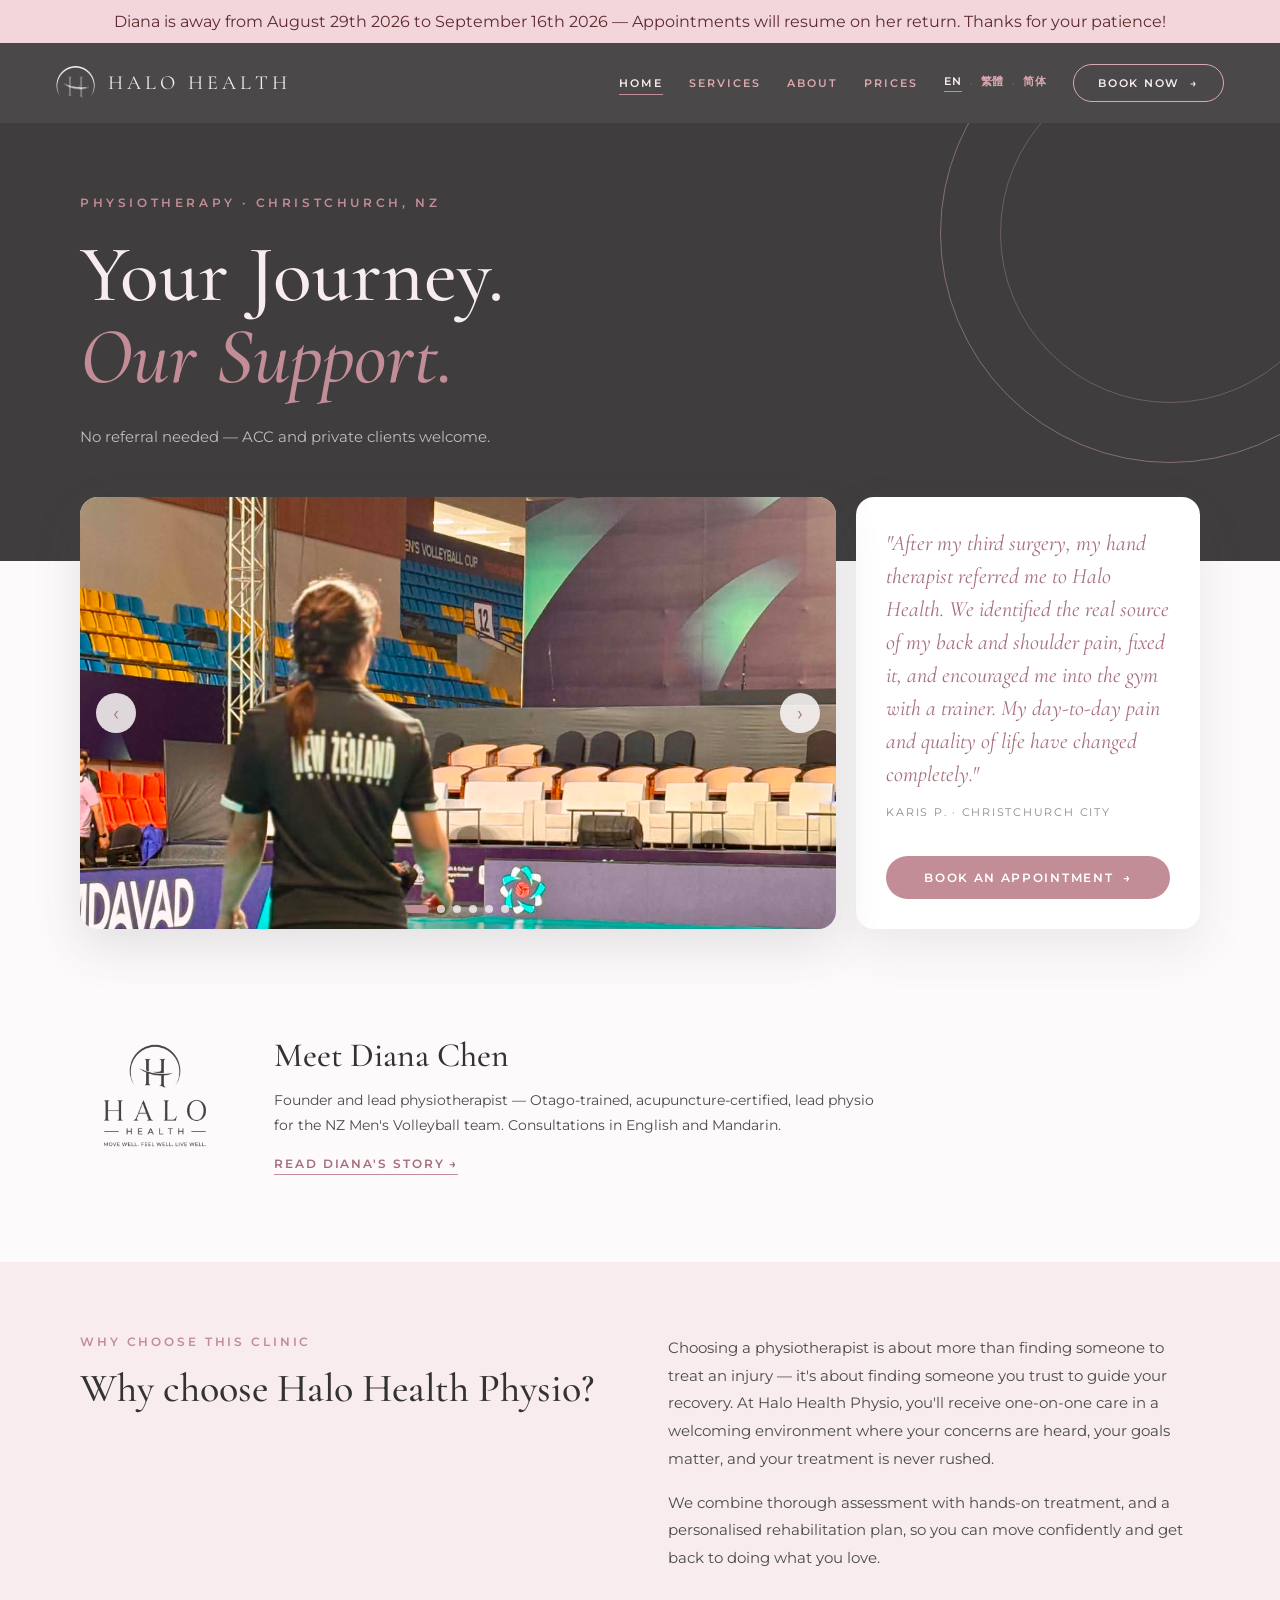
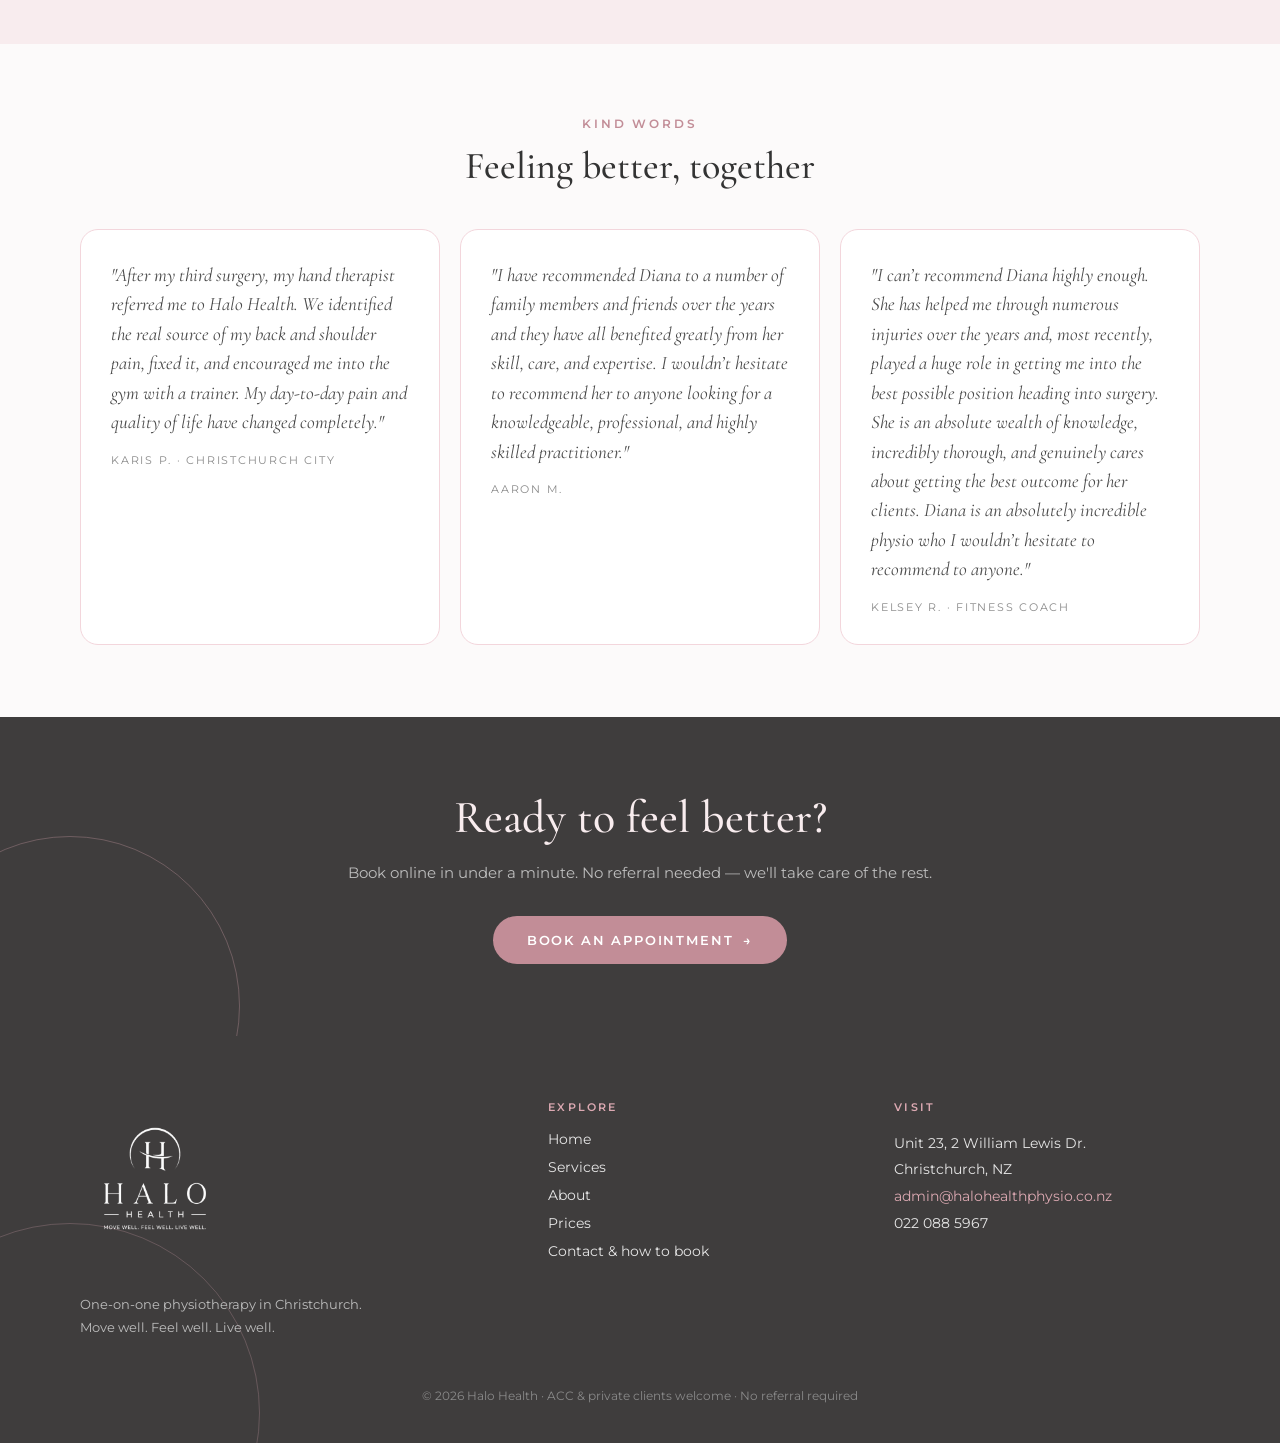
==== index.html @ c4a8ef35 "added images." ====
<!DOCTYPE html>
<html lang="en">
<head>
<meta charset="utf-8">
<meta name="viewport" content="width=device-width, initial-scale=1">
<title>Halo Health Physio · Christchurch, NZ</title>
<link rel="preconnect" href="https://fonts.googleapis.com">
<link rel="preconnect" href="https://fonts.gstatic.com" crossorigin>
<link href="https://fonts.googleapis.com/css2?family=Cormorant+Garamond:ital,wght@0,400;0,500;0,600;0,700;1,400&family=Montserrat:wght@300;400;500;600;700&family=Noto+Sans+TC:wght@400;700&family=Noto+Sans+SC:wght@400;700&family=Noto+Serif+TC:wght@500&family=Noto+Serif+SC:wght@500&display=swap" rel="stylesheet">
<link rel="stylesheet" href="styles.css">
</head>
<body>
  <div style="background:#F3D6DC; color:#5c2b2e; text-align:center; padding:12px; font-family:'Montserrat',sans-serif;">
  Diana is away from August 29th 2026 to September 16th 2026 — Appointments will resume on her return. Thanks for your patience!
</div>
<div style="min-height: 100vh; display: flex; flex-direction: column; background: #FCFAFA; font-family: var(--fb); color: #4A4A4A;">

  <header class="site-header" style="position: sticky; top: 0; z-index: 50; display: flex; align-items: center; justify-content: space-between; padding: 20px 56px; background: rgba(63,61,61,0.94); backdrop-filter: blur(12px); -webkit-backdrop-filter: blur(12px);">
    <div class="brand" data-action="go-home" style="cursor: pointer; display: flex; align-items: center; gap: 12px; flex-shrink: 0;">
      <img src="assets/logo-icon-v2.png" alt="" style="width: 40px; height: 40px; object-fit: contain; filter: brightness(1.5);">
      <span class="wordmark" style="font-family: var(--fd); font-size: 20px; letter-spacing: 0.2em; color: #F8ECEE; white-space: nowrap;">HALO HEALTH</span>
    </div>
    <nav class="site-nav" style="display: flex; align-items: center; gap: 26px;">
      <button class="nav-link" data-nav="home" data-action="go-home" data-i18n="navHome"></button>
      <button class="nav-link" data-nav="services" data-action="go-services" data-i18n="navServices"></button>
      <button class="nav-link" data-nav="about" data-action="go-about" data-i18n="navAbout"></button>
      <button class="nav-link" data-nav="prices" data-action="go-prices" data-i18n="navPrices"></button>
      <div style="display: flex; align-items: center; gap: 8px;" aria-label="Language">
        <button class="lang-btn" data-lang="en" data-action="set-lang">EN</button>
        <span style="color: rgba(220,169,178,0.5); font-size: 11px;">·</span>
        <button class="lang-btn" data-lang="zh-Hant" data-action="set-lang">繁體</button>
        <span style="color: rgba(220,169,178,0.5); font-size: 11px;">·</span>
        <button class="lang-btn" data-lang="zh-Hans" data-action="set-lang">简体</button>
      </div>
      <button class="book-btn book-outline-dark nav-cta" data-action="go-booking" style="border-radius: 999px; padding: 11px 24px; font-size: 11px; font-weight: 600; letter-spacing: 0.16em; text-transform: uppercase;"><span data-i18n="navBook"></span><span class="bb-arrow">→</span></button>
      <button class="nav-toggle" id="menu-toggle" aria-label="Menu" aria-expanded="false" aria-controls="halo-menu" data-action="toggle-menu">
        <span id="burger-top"></span>
        <span id="burger-mid"></span>
        <span id="burger-bot"></span>
      </button>
    </nav>
    <div id="halo-menu" class="mobile-menu">
      <button class="m-link" data-nav="home" data-action="go-home" data-i18n="navHome"></button>
      <button class="m-link" data-nav="services" data-action="go-services" data-i18n="navServices"></button>
      <button class="m-link" data-nav="about" data-action="go-about" data-i18n="navAbout"></button>
      <button class="m-link" data-nav="prices" data-action="go-prices" data-i18n="navPrices"></button>
      <button class="book-btn book-fill m-cta" data-action="go-booking"><span data-i18n="navBook"></span><span class="bb-arrow">→</span></button>
    </div>
  </header><div style="flex: 1;">

    <!-- HOME -->
    <div data-page="home" data-screen-label="Home">
      <section class="hero-section" style="background: #3F3D3D; padding: 0 56px 110px; position: relative; overflow: hidden;">
        <div style="position: absolute; right: -120px; top: -120px; width: 460px; height: 460px; border-radius: 50%; border: 1px solid rgba(220,169,178,0.45);"></div>
        <div style="position: absolute; right: -60px; top: -60px; width: 340px; height: 340px; border-radius: 50%; border: 1px solid rgba(220,169,178,0.3);"></div>
        <div style="position: relative; max-width: 1120px; margin: 0 auto; padding-top: 72px;">
          <div class="eyebrow" style="font-size: 12px; font-weight: 600; letter-spacing: 0.3em; text-transform: uppercase; color: #C28D97; margin-bottom: 24px;" data-i18n="heroEyebrow"></div>
          <h1 class="hero-title" style="font-family: var(--fd); font-weight: 500; font-size: 80px; line-height: 1.02; color: #F8ECEE; margin: 0;"><span data-i18n="heroTitle1"></span><span style="color: #F8ECEE;">.</span><br><span style="font-style: italic; color: #C28D97;" data-i18n="heroTitle2"></span></h1>
          <p style="font-size: 15px; line-height: 1.85; color: #BDBDBD; max-width: 460px; margin: 26px 0 0;" id="hero-lines"></p>
        </div>
      </section>

      <section class="cards-section" style="padding: 0 56px 64px; margin-top: -64px; position: relative;">
        <div class="cards-row" style="max-width: 1120px; margin: 0 auto; display: grid; grid-template-columns: 2.2fr 1fr; gap: 20px; align-items: stretch;">
          <div class="slideshow" style="position: relative; border-radius: 18px; overflow: hidden; box-shadow: 0 18px 48px rgba(74,74,74,0.14); min-height: 432px; background: #E6E6E6;">
            <div class="slide" role="img" id="slide-0" style="position: absolute; inset: 0; width: 100%; height: 100%; background-image: url('assets/hero-volleyball-v2.jpg'); background-size: cover; background-position: center; transition: opacity 1.1s ease, transform 5.2s ease-out;"></div>
            <div class="slide" role="img" id="slide-1" style="position: absolute; inset: 0; width: 100%; height: 100%; background-image: url('assets/about-stretch-v2.jpg'); background-size: cover; background-position: center; transition: opacity 1.1s ease, transform 5.2s ease-out;"></div>
            <div class="slide" role="img" id="slide-2" style="position: absolute; inset: 0; width: 100%; height: 100%; background-image: url('assets/diana_treatment02.jpg'); background-size: cover; background-position: center; transition: opacity 1.1s ease, transform 5.2s ease-out;"></div>
            <div class="slide" role="img" id="slide-3" style="position: absolute; inset: 0; width: 100%; height: 100%; background-image: url('assets/diana_dumbbell.jpg'); background-size: cover; background-position: center; transition: opacity 1.1s ease, transform 5.2s ease-out;"></div>
            <div class="slide" role="img" id="slide-4" style="position: absolute; inset: 0; width: 100%; height: 100%; background-image: url('assets/diana_client.jpg'); background-size: cover; background-position: center; transition: opacity 1.1s ease, transform 5.2s ease-out;"></div>
            <div class="slide" role="img" id="slide-5" style="position: absolute; inset: 0; width: 100%; height: 100%; background-image: url('assets/diana_needle.jpg'); background-size: cover; background-position: center; transition: opacity 1.1s ease, transform 5.2s ease-out;"></div>
            <button class="slide-arrow" aria-label="Previous photo" data-action="prev-slide" style="left: 16px;">‹</button>
            <button class="slide-arrow" aria-label="Next photo" data-action="next-slide" style="right: 16px;">›</button>
            <div id="slide-dots" style="position: absolute; bottom: 16px; left: 0; right: 0; display: flex; justify-content: center; gap: 8px; z-index: 3;"></div>
          </div>
          <div style="background: #fff; border-radius: 18px; padding: 30px; display: flex; flex-direction: column; justify-content: space-between; gap: 20px; box-shadow: 0 18px 48px rgba(74,74,74,0.10);">
            <div class="review-stack" style="position: relative; flex: 1; min-height: 234px;">
              <div id="review-0" style="position: absolute; inset: 0; transition: opacity 1.1s ease;">
                <div class="review-quote" style="font-family: var(--fd); font-style: italic; font-size: 22px; color: #A66E7B; line-height: 1.5;">"<span data-i18n="tQuote1"></span>"</div>
                <div style="font-size: 11px; letter-spacing: 0.16em; text-transform: uppercase; color: #8A8A8A; margin-top: 14px;">Karis P. · <span data-i18n="tDetail1"></span></div>
              </div>
              <div id="review-1" style="position: absolute; inset: 0; transition: opacity 1.1s ease;">
                <div class="review-quote" style="font-family: var(--fd); font-style: italic; font-size: 22px; color: #A66E7B; line-height: 1.5;">"<span data-i18n="tQuote4"></span>"</div>
                <div style="font-size: 11px; letter-spacing: 0.16em; text-transform: uppercase; color: #8A8A8A; margin-top: 14px;">Aaron M.</div>
              </div>
            </div>
            <button class="book-btn book-fill" data-action="go-booking" style="border-radius: 999px; padding: 14px 24px; font-size: 12px; font-weight: 600; letter-spacing: 0.14em; text-transform: uppercase; justify-content: center;"><span data-i18n="bookAppointment"></span><span class="bb-arrow">→</span></button>
          </div>
        </div>
      </section>

      <section style="padding: 24px 56px 72px;">
        <div class="diana-strip" style="max-width: 1120px; margin: 0 auto; display: grid; grid-template-columns: auto 1fr; gap: 44px; align-items: center;">
          <img class="brand-block" src="assets/logo-full-v2.png" alt="Halo Health" style="width: 150px; height: 173px; object-fit: contain;">
          <div>
            <h2 style="font-family: var(--fd); font-weight: 500; font-size: 34px; color: #333; margin: 0 0 12px;" data-i18n="aboutEyebrow"></h2>
            <p style="font-size: 14px; line-height: 1.8; color: #4A4A4A; max-width: 620px; margin: 0 0 14px;" data-i18n="aboutSummary"></p>
            <span data-action="go-about" style="cursor: pointer; font-size: 12px; font-weight: 600; letter-spacing: 0.16em; text-transform: uppercase; color: #A66E7B; border-bottom: 1.5px solid #C28D97; padding-bottom: 3px;" data-i18n="readStory"></span>
          </div>
        </div>
      </section>

      <section style="background: #F8ECEE; padding: 72px 56px;">
        <div class="why-grid" style="max-width: 1120px; margin: 0 auto; display: grid; grid-template-columns: 1fr 1fr; gap: 56px; align-items: start;">
          <div>
            <div class="eyebrow" style="font-size: 12px; font-weight: 600; letter-spacing: 0.24em; text-transform: uppercase; color: #C28D97; margin-bottom: 16px;" data-i18n="whyEyebrow"></div>
            <h2 style="font-family: var(--fd); font-weight: 500; font-size: 40px; line-height: 1.15; color: #333; margin: 0;" data-i18n="whyTitle"></h2>
          </div>
          <div>
            <p style="font-size: 15px; line-height: 1.85; margin: 0 0 16px;" data-i18n="whyP1"></p>
            <p style="font-size: 15px; line-height: 1.85; margin: 0;" data-i18n="whyP2"></p>
          </div>
        </div>
      </section>

      <section style="padding: 72px 56px;">
        <div style="max-width: 1120px; margin: 0 auto;">
          <div style="text-align: center; margin-bottom: 40px;">
            <div class="eyebrow" style="font-size: 12px; font-weight: 600; letter-spacing: 0.24em; text-transform: uppercase; color: #C28D97; margin-bottom: 12px;" data-i18n="kindWordsEyebrow"></div>
            <h2 style="font-family: var(--fd); font-weight: 500; font-size: 38px; color: #333; margin: 0;" data-i18n="kindWordsTitle"></h2>
          </div>
          <div class="quotes-grid" style="display: grid; grid-template-columns: repeat(auto-fit, minmax(230px, 1fr)); gap: 20px;">
            <div style="background: #fff; border: 1px solid #F3D6DC; border-radius: 18px; padding: 30px;"><div style="font-family: var(--fd); font-style: italic; font-size: 19px; line-height: 1.55; color: #4A4A4A;">"<span data-i18n="tQuote1"></span>"</div><div style="font-size: 11px; letter-spacing: 0.16em; text-transform: uppercase; color: #8A8A8A; margin-top: 16px;">Karis P. · <span data-i18n="tDetail1"></span></div></div>
            <div style="background: #fff; border: 1px solid #F3D6DC; border-radius: 18px; padding: 30px;"><div style="font-family: var(--fd); font-style: italic; font-size: 19px; line-height: 1.55; color: #4A4A4A;">"<span data-i18n="tQuote4"></span>"</div><div style="font-size: 11px; letter-spacing: 0.16em; text-transform: uppercase; color: #8A8A8A; margin-top: 16px;">Aaron M.</div></div>
            <div style="background: #fff; border: 1px solid #F3D6DC; border-radius: 18px; padding: 30px;"><div style="font-family: var(--fd); font-style: italic; font-size: 19px; line-height: 1.55; color: #4A4A4A;">"<span data-i18n="tQuote5"></span>"</div><div style="font-size: 11px; letter-spacing: 0.16em; text-transform: uppercase; color: #8A8A8A; margin-top: 16px;">Kelsey R. · Fitness Coach</div></div>
          </div>
        </div>
      </section>

      <section style="background: #3F3D3D; padding: 72px 56px; text-align: center; position: relative; overflow: hidden;">
        <div style="position: absolute; left: -100px; bottom: -140px; width: 340px; height: 340px; border-radius: 50%; border: 1px solid rgba(220,169,178,0.3);"></div>
        <div style="max-width: 680px; margin: 0 auto; position: relative;">
          <h2 style="font-family: var(--fd); font-weight: 500; font-size: 46px; color: #F8ECEE; margin: 0 0 14px;" data-i18n="ctaTitle"></h2>
          <p style="color: #BDBDBD; font-size: 15px; line-height: 1.8; margin: 0 0 30px;" data-i18n="ctaBody"></p>
          <button class="book-btn book-fill" data-action="go-booking" style="border-radius: 999px; padding: 16px 34px; font-size: 13px; font-weight: 600; letter-spacing: 0.14em; text-transform: uppercase;"><span data-i18n="bookAppointment"></span><span class="bb-arrow">→</span></button>
        </div>
      </section>
    </div>

    <!-- SERVICES -->
    <div data-page="services" data-screen-label="Services" style="display: none;">
      <section style="background: #3F3D3D; padding: 64px 56px 72px; position: relative; overflow: hidden;">
        <div style="position: absolute; right: -100px; top: -140px; width: 380px; height: 380px; border-radius: 50%; border: 1px solid rgba(220,169,178,0.4);"></div>
        <div style="max-width: 1120px; margin: 0 auto; position: relative;">
          <div class="eyebrow" style="font-size: 12px; font-weight: 600; letter-spacing: 0.3em; text-transform: uppercase; color: #C28D97; margin-bottom: 18px;" data-i18n="servicesEyebrow"></div>
          <h1 style="font-family: var(--fd); font-weight: 500; font-size: 60px; color: #F8ECEE; margin: 0;" data-i18n="servicesTitle"></h1>
        </div>
      </section>
      <section style="padding: 64px 56px;">
        <div id="services-list" style="max-width: 1000px; margin: 0 auto; display: flex; flex-direction: column; gap: 22px;"></div>
      </section>
      <section style="padding: 24px 56px 80px;">
        <div style="max-width: 760px; margin: 0 auto;">
          <div style="text-align: center; margin-bottom: 36px;">
            <div class="eyebrow" style="font-size: 12px; font-weight: 600; letter-spacing: 0.24em; text-transform: uppercase; color: #C28D97; margin-bottom: 12px;" data-i18n="faqEyebrow"></div>
            <h2 style="font-family: var(--fd); font-weight: 500; font-size: 38px; color: #333; margin: 0;" data-i18n="faqTitle"></h2>
          </div>
          <div id="faq-list" style="display: flex; flex-direction: column;"></div>
        </div>
      </section>
    </div>

    <!-- ABOUT -->
    <div data-page="about" data-screen-label="About" style="display: none;">
      <section style="background: #3F3D3D; padding: 64px 56px 72px; position: relative; overflow: hidden;">
        <div style="position: absolute; right: -100px; top: -140px; width: 380px; height: 380px; border-radius: 50%; border: 1px solid rgba(220,169,178,0.4);"></div>
        <div style="max-width: 1120px; margin: 0 auto; position: relative;">
          <h1 style="font-family: var(--fd); font-weight: 500; font-size: 60px; color: #F8ECEE; margin: 0;" data-i18n="aboutEyebrow"></h1>
        </div>
      </section>
      <section style="padding: 64px 56px 24px;">
        <div class="about-grid" style="max-width: 1120px; margin: 0 auto; display: grid; grid-template-columns: 1.1fr 0.9fr; gap: 56px; align-items: start;">
          <div>
            <p style="font-size: 15px; line-height: 1.85; margin: 0 0 18px;" data-i18n="aboutP1"></p>
            <p style="font-size: 15px; line-height: 1.85; margin: 0 0 18px;" data-i18n="aboutP2"></p>
            <p style="font-size: 15px; line-height: 1.85; margin: 0 0 18px;" data-i18n="aboutP3"></p>
            <p style="font-size: 15px; line-height: 1.85; margin: 0 0 26px;" data-i18n="aboutP4"></p>
            <button class="book-btn book-fill" data-action="go-booking" style="border-radius: 999px; padding: 14px 28px; font-size: 12px; font-weight: 600; letter-spacing: 0.14em; text-transform: uppercase;"><span data-i18n="bookWithDiana"></span><span class="bb-arrow">→</span></button>
          </div>
          <div style="position: relative; padding-top: 12px;">
            <div style="position: absolute; top: -14px; right: -14px; width: 150px; height: 150px; border-radius: 50%; border: 1.5px solid #DCA9B2;"></div>
              <img src="assets/diana_sign.jpg" alt="Diana Chen, physiotherapist" id="about-photo-alt" style="position: relative; width: 100%; height: 440px; object-fit: cover; object-position: 80% center; display: block; border-radius: 18px; box-shadow: 0 18px 48px rgba(74,74,74,0.12);">            
              <div style="margin-top: 22px; background: #F8ECEE; border-radius: 18px; padding: 24px;">
              <div class="eyebrow" style="font-size: 11px; font-weight: 600; letter-spacing: 0.22em; text-transform: uppercase; color: #A66E7B; margin-bottom: 8px;" data-i18n="locationLabel"></div>
              <p style="font-size: 14px; line-height: 1.7; margin: 0 0 8px;">Unit 23, 2 William Lewis Dr.<br>Christchurch, NZ</p>
              <a href="https://www.google.com/maps/search/?api=1&query=Unit+23,+2+William+Lewis+Dr.,+Christchurch,+NZ" target="_blank" rel="noopener" style="font-size: 12px; font-weight: 600; letter-spacing: 0.12em; text-transform: uppercase;" data-i18n="getDirections"></a>
            </div>
            <iframe src="https://www.google.com/maps/embed?pb=!1m18!1m12!1m3!1d932.1246377898851!2d172.546845337053!3d-43.53790311831977!2m3!1f0!2f0!3f0!3m2!1i1024!2i768!4f13.1!3m3!1m2!1s0x6d31f544b6104d27%3A0x392137e473a31a28!2s23%2F2%20William%20Lewis%20Drive!5e0!3m2!1sen!2snz!4v1787451301387!5m2!1sen!2snz" title="Halo Health Physio location map" style="width: 100%; height: 260px; border: 0; border-radius: 18px; margin-top: 16px; display: block;" loading="lazy" referrerpolicy="no-referrer-when-downgrade"></iframe>
          </div>
        </div>
      </section>
      <section style="padding: 56px 56px 80px;">
        <div style="max-width: 1000px; margin: 0 auto;">
          <div style="text-align: center; margin-bottom: 36px;">
            <div class="eyebrow" style="font-size: 12px; font-weight: 600; letter-spacing: 0.24em; text-transform: uppercase; color: #C28D97; margin-bottom: 12px;" data-i18n="credsEyebrow"></div>
            <h2 style="font-family: var(--fd); font-weight: 500; font-size: 36px; color: #333; margin: 0;" data-i18n="credsTitle"></h2>
          </div>
          <div id="credentials-list" style="display: flex; flex-wrap: wrap; gap: 12px; justify-content: center;"></div>
        </div>
      </section>
    </div>

    <!-- PRICES -->
    <div data-page="prices" data-screen-label="Prices" style="display: none;">
      <section style="background: #3F3D3D; padding: 64px 56px 72px; position: relative; overflow: hidden;">
        <div style="position: absolute; right: -100px; top: -140px; width: 380px; height: 380px; border-radius: 50%; border: 1px solid rgba(220,169,178,0.4);"></div>
        <div style="max-width: 1120px; margin: 0 auto; position: relative;">
          <div class="eyebrow" style="font-size: 12px; font-weight: 600; letter-spacing: 0.3em; text-transform: uppercase; color: #C28D97; margin-bottom: 18px;" data-i18n="pricesEyebrow"></div>
          <h1 style="font-family: var(--fd); font-weight: 500; font-size: 60px; color: #F8ECEE; margin: 0 0 16px;" data-i18n="pricesTitle"></h1>
          <p style="font-size: 14px; color: #BDBDBD; line-height: 1.8; max-width: 620px; margin: 0;" data-i18n="pricesNote"></p>
        </div>
      </section>
      <section style="padding: 64px 56px 80px;">
        <div style="max-width: 820px; margin: 0 auto;">
          <div class="price-heads" style="display: flex; justify-content: flex-end; gap: 32px; padding: 0 30px 12px;">
            <span style="width: 80px; text-align: center; font-size: 11px; font-weight: 600; letter-spacing: 0.16em; text-transform: uppercase; color: #8A8A8A;" data-i18n="accLabel"></span>
            <span style="width: 80px; text-align: center; font-size: 11px; font-weight: 600; letter-spacing: 0.16em; text-transform: uppercase; color: #8A8A8A;" data-i18n="privateLabel"></span>
          </div>
          <div id="prices-list" style="display: flex; flex-direction: column; gap: 16px;"></div>
          <div style="margin-top: 40px; text-align: center;">
            <button class="book-btn book-fill" data-action="go-booking" style="border-radius: 999px; padding: 16px 34px; font-size: 13px; font-weight: 600; letter-spacing: 0.14em; text-transform: uppercase;"><span data-i18n="bookAppointment"></span><span class="bb-arrow">→</span></button>
          </div>
        </div>
      </section>
    </div>

    <!-- BOOKING -->
    <div data-page="booking" data-screen-label="Booking" style="display: none;">
      <section style="background: #3F3D3D; padding: 64px 56px 80px; text-align: center; position: relative; overflow: hidden;">
        <div style="position: absolute; right: -100px; top: -140px; width: 380px; height: 380px; border-radius: 50%; border: 1px solid rgba(220,169,178,0.4);"></div>
        <div style="max-width: 720px; margin: 0 auto; position: relative;">
          <div class="eyebrow" style="font-size: 12px; font-weight: 600; letter-spacing: 0.3em; text-transform: uppercase; color: #C28D97; margin-bottom: 18px;" data-i18n="bookingEyebrow"></div>
          <h1 style="font-family: var(--fd); font-weight: 500; font-size: 56px; color: #F8ECEE; margin: 0 0 14px;" data-i18n="bookingTitle"></h1>
          <p style="font-size: 15px; color: #BDBDBD; margin: 0 0 32px;" data-i18n="bookingSub"></p>
          <a class="book-btn book-fill" href="https://halo-health-limited.au5.cliniko.com/bookings" target="_blank" rel="noopener" style="border-radius: 999px; padding: 17px 36px; font-size: 13px; font-weight: 600; letter-spacing: 0.14em; text-transform: uppercase; color: #fff;" data-i18n="bookOnline"></a>
        </div>
      </section>
      <section style="padding: 72px 56px; text-align: center;">
        <div style="max-width: 640px; margin: 0 auto;">
          <div class="eyebrow" style="font-size: 12px; font-weight: 600; letter-spacing: 0.24em; text-transform: uppercase; color: #C28D97; margin-bottom: 12px;" data-i18n="stepsEyebrow"></div>
          <h2 style="font-family: var(--fd); font-weight: 500; font-size: 38px; color: #333; margin: 0 0 18px;" data-i18n="stepsTitle"></h2>
          <p style="font-size: 15px; line-height: 2; color: #4A4A4A; margin: 0;"><span data-i18n="step1"></span><br><span data-i18n="step2"></span><br><span data-i18n="step3"></span></p>
        </div>
      </section>
      <section style="background: #F8ECEE; padding: 64px 56px; text-align: center;">
        <div style="max-width: 560px; margin: 0 auto;">
          <div class="eyebrow" style="font-size: 12px; font-weight: 600; letter-spacing: 0.24em; text-transform: uppercase; color: #A66E7B; margin-bottom: 12px;" data-i18n="contactEyebrow"></div>
          <h2 style="font-family: var(--fd); font-weight: 500; font-size: 34px; color: #333; margin: 0 0 16px;" data-i18n="contactTitle"></h2>
          <p style="font-size: 14px; line-height: 2; margin: 0 0 20px;">Unit 23, 2 William Lewis Dr., Christchurch, NZ<br><a href="mailto:admin@halohealthphysio.co.nz">admin@halohealthphysio.co.nz</a><br>022 088 5967</p>
          <span style="display: inline-block; border: 1.5px solid #C28D97; color: #A66E7B; border-radius: 999px; padding: 9px 22px; font-size: 12px; font-weight: 600; letter-spacing: 0.08em;" data-i18n="contactBadge"></span>
        </div>
      </section>
    </div>
  </div>

  <footer style="background: #3F3D3D; color: #E6E6E6; padding: 64px 56px 40px; position: relative; overflow: hidden;">
    <div style="position: absolute; left: -120px; bottom: -160px; width: 380px; height: 380px; border-radius: 50%; border: 1px solid rgba(220,169,178,0.25);"></div>
    <div style="max-width: 1120px; margin: 0 auto; position: relative;">
      <div class="footer-grid" style="display: grid; grid-template-columns: 1.4fr 1fr 1fr; gap: 40px; align-items: start;">
        <div>
          <img src="assets/logo-full-v2.png" alt="Halo Health" style="width: 150px; height: 173px; object-fit: contain; filter: brightness(1.6);">
          <p style="margin: 16px 0 0; font-size: 13px; line-height: 1.8; color: #BDBDBD; max-width: 300px;" data-i18n="footTagline"></p>
        </div>
        <div>
          <div style="font-size: 11px; font-weight: 600; letter-spacing: 0.2em; text-transform: uppercase; color: #DCA9B2; margin-bottom: 16px;" data-i18n="footExplore"></div>
          <div class="foot-link" data-action="go-home" data-i18n="navHome"></div>
          <div class="foot-link" data-action="go-services" data-i18n="navServices"></div>
          <div class="foot-link" data-action="go-about" data-i18n="navAbout"></div>
          <div class="foot-link" data-action="go-prices" data-i18n="navPrices"></div>
          <div class="foot-link" data-action="go-contact" data-i18n="footContact"></div>
        </div>
        <div>
          <div style="font-size: 11px; font-weight: 600; letter-spacing: 0.2em; text-transform: uppercase; color: #DCA9B2; margin-bottom: 16px;" data-i18n="footVisit"></div>
          <div style="font-size: 14px; line-height: 1.9;">Unit 23, 2 William Lewis Dr.<br>Christchurch, NZ<br><a href="mailto:admin@halohealthphysio.co.nz" style="color: #DCA9B2;">admin@halohealthphysio.co.nz</a><br>022 088 5967</div>
        </div>
      </div>
      <div style="margin-top: 48px; font-size: 12px; color: #8A8A8A; text-align: center;" data-i18n="footCopyright"></div>
    </div>
  </footer>
</div>

<script src="script.js"></script>
</body>
</html>
---- styles.css ----
/* Halo Health Physio — global stylesheet
   Extracted from the Claude Design prototype (Halo Health Website.dc.html)
   so styles load as a normal cached file instead of being inlined per-page. */

:root {
  --fd: 'Cormorant Garamond', 'Times New Roman', serif;
  --fb: 'Montserrat', -apple-system, 'Segoe UI', sans-serif;
}
html[lang="zh-Hant"] { --fd: 'Cormorant Garamond', 'Noto Serif TC', 'PingFang TC', 'Microsoft JhengHei', serif; --fb: 'Montserrat', 'Noto Sans TC', 'PingFang TC', 'Microsoft JhengHei', sans-serif; }
html[lang="zh-Hans"] { --fd: 'Cormorant Garamond', 'Noto Serif SC', 'PingFang SC', 'Microsoft YaHei', serif; --fb: 'Montserrat', 'Noto Sans SC', 'PingFang SC', 'Microsoft YaHei', sans-serif; }
html[lang="zh-Hant"] .eyebrow, html[lang="zh-Hans"] .eyebrow { letter-spacing: 0.14em !important; }

* { box-sizing: border-box; }
body { margin: 0; background: #FCFAFA; -webkit-font-smoothing: antialiased; }
a { color: #A66E7B; text-decoration: none; transition: color 0.2s; }
a:hover { color: #C28D97; }
button { font-family: var(--fb); }
:focus-visible { outline: 2px solid #C28D97; outline-offset: 2px; }
::selection { background: #F3D6DC; }

.book-btn {
  display: inline-flex; align-items: center; gap: 10px; cursor: pointer; border: none;
  transition: transform 0.28s cubic-bezier(0.16,1,0.3,1), box-shadow 0.28s, background 0.28s, color 0.28s, border-color 0.28s;
}
.book-btn:hover { transform: translateY(-3px); box-shadow: 0 14px 32px rgba(194,141,151,0.4); }
.book-btn:active { transform: translateY(-1px); box-shadow: 0 6px 16px rgba(194,141,151,0.35); }
.bb-arrow { display: inline-block; transition: transform 0.28s cubic-bezier(0.16,1,0.3,1); }
.book-btn:hover .bb-arrow { transform: translateX(6px); }
.book-fill { background: #C28D97; color: #fff; }
.book-fill:hover { background: #A66E7B; }
.book-outline-dark { background: transparent; color: #F8ECEE; border: 1px solid #DCA9B2; }
.book-outline-dark:hover { background: #C28D97; border-color: #C28D97; color: #fff; }
.book-charcoal { background: #4A4A4A; color: #fff; }
.book-charcoal:hover { background: #333; box-shadow: 0 14px 32px rgba(74,74,74,0.3); }

.nav-link { background: none; border: none; cursor: pointer; font-size: 11px; font-weight: 600; letter-spacing: 0.18em; text-transform: uppercase; color: #DCA9B2; padding: 4px 0; border-bottom: 1.5px solid transparent; transition: color 0.2s, border-color 0.2s; white-space: nowrap; }
.nav-link:hover { color: #F8ECEE; }
.nav-link[data-active="true"] { color: #F8ECEE; border-bottom-color: #C28D97; }
.nav-toggle { display: none; flex-direction: column; align-items: center; justify-content: center; gap: 4px;
  width: 44px; height: 44px; padding: 0; background: none; border: none; cursor: pointer; flex-shrink: 0; }
.nav-toggle span { display: block; width: 21px; height: 2px; border-radius: 2px; background: #F8ECEE;
  transition: transform 0.28s cubic-bezier(0.16,1,0.3,1), opacity 0.18s ease; }
.mobile-menu { display: none; position: absolute; top: 100%; left: 0; right: 0; background: #3F3D3D;
  border-top: 1px solid rgba(220,169,178,0.22); box-shadow: 0 20px 44px rgba(0,0,0,0.34);
  padding: 6px 20px 20px; transition: opacity 0.24s ease, transform 0.24s cubic-bezier(0.16,1,0.3,1); }
.m-link { display: block; width: 100%; text-align: left; background: none; border: none; cursor: pointer;
  font-size: 13px; font-weight: 600; letter-spacing: 0.16em; text-transform: uppercase; color: #DCA9B2;
  padding: 16px 2px; border-bottom: 1px solid rgba(220,169,178,0.16); transition: color 0.2s; }
.m-link:hover, .m-link[data-active="true"] { color: #F8ECEE; }
.m-cta { width: 100%; justify-content: center; border-radius: 999px; margin-top: 18px;
  padding: 15px 24px; font-size: 12px; font-weight: 600; letter-spacing: 0.14em; text-transform: uppercase; }

.slide-arrow { position: absolute; top: 50%; transform: translateY(-50%); width: 40px; height: 40px; border-radius: 50%; border: none; background: rgba(252,250,250,0.85); color: #A66E7B; font-size: 20px; cursor: pointer; display: flex; align-items: center; justify-content: center; transition: background 0.2s, transform 0.2s; z-index: 3; }
.slide-arrow:hover { background: #fff; transform: translateY(-50%) scale(1.08); }

.foot-link { font-size: 14px; color: #E6E6E6; margin-bottom: 10px; cursor: pointer; transition: color 0.2s; }
.foot-link:hover { color: #DCA9B2; }
.brand-block { filter: brightness(0); opacity: 0.75; }

@media (max-width: 1000px) {
  section { padding-left: 32px !important; padding-right: 32px !important; }
  footer { padding-left: 32px !important; padding-right: 32px !important; }
  .cards-row { grid-template-columns: 1fr !important; }
  .why-grid, .about-grid { grid-template-columns: 1fr !important; gap: 34px !important; }
  .quotes-grid { grid-template-columns: repeat(2, 1fr) !important; gap: 16px !important; }
  .footer-grid { grid-template-columns: 1fr 1fr !important; gap: 32px !important; }
  .slideshow { min-height: 360px !important; }
  #about-photo-alt { height: 380px !important; }
}
@media (max-width: 960px) {
  .site-header { flex-wrap: wrap !important; gap: 4px !important; padding: 12px 24px !important; }
  .site-nav { flex-wrap: wrap !important; justify-content: center !important; gap: 0 18px !important; width: 100%; }
  .nav-link { padding: 10px 4px !important; }
  .site-nav [aria-label="Language"] button { padding: 10px 5px 8px !important; }
}
@media (max-width: 760px) {
  body { overflow-x: hidden; }
  section { padding: 56px 20px !important; }
  .hero-section { padding: 0 20px 90px !important; }
  .cards-section { padding: 0 20px 48px !important; }
  footer { padding: 48px 20px 32px !important; }
  h1 { font-size: clamp(36px, 9.5vw, 52px) !important; }
  h2 { font-size: clamp(26px, 7.2vw, 38px) !important; }
  h3 { font-size: 21px !important; }
  .hero-title { font-size: clamp(44px, 12vw, 62px) !important; }
  .site-header { padding: 8px 16px !important; gap: 10px !important; flex-wrap: nowrap !important; }
  .site-header img { width: 30px !important; height: 30px !important; }
  .wordmark { font-size: 17px !important; }
  .site-nav { flex-wrap: nowrap !important; justify-content: flex-end !important; gap: 0 10px !important; width: auto !important; }
  .site-nav .nav-link, .site-nav .nav-cta { display: none !important; }
  .nav-toggle { display: flex !important; }
  .mobile-menu { display: block; }
  .site-nav [aria-label="Language"] button { padding: 10px 5px 8px !important; }
  .foot-link { padding: 7px 0 !important; margin-bottom: 2px !important; }
  a[href^="mailto:"], a[href*="google.com/maps"] { display: inline-block; padding: 8px 0 !important; }
  .slideshow [aria-label="Go to photo"] { position: relative; }
  .slideshow [aria-label="Go to photo"]::after { content: ''; position: absolute; inset: -15px -11px; }
  .quotes-grid, .footer-grid, .svc-row { grid-template-columns: 1fr !important; }
  .why-grid, .about-grid { gap: 28px !important; }
  .footer-grid { gap: 30px !important; }
  .svc-row { gap: 16px !important; justify-items: start; padding: 24px 20px !important; }
  .diana-strip { grid-template-columns: 1fr !important; gap: 20px !important; text-align: center; justify-items: center; }
  .slideshow { min-height: 280px !important; }
  #about-photo-alt { height: 300px !important; }
  .review-stack { min-height: 210px !important; }
  .review-quote { font-size: 19px !important; }
  .price-heads { display: none !important; }
  .price-col::before {
    content: attr(data-label); display: block;
    font-size: 10px; font-weight: 600; letter-spacing: 0.1em; text-transform: uppercase;
    color: #8A8A8A; margin-bottom: 2px;
  }
}
@media (max-width: 440px) {
  .site-header { padding: 8px 12px !important; }
  .brand { gap: 8px !important; }
  .wordmark { font-size: 15px !important; letter-spacing: 0.1em !important; }
  .site-nav { gap: 0 6px !important; }
  .site-nav [aria-label="Language"] { gap: 4px !important; }
  .site-nav [aria-label="Language"] > span { display: none !important; }
}
@media (max-width: 340px) {
  .wordmark { display: none !important; }
}
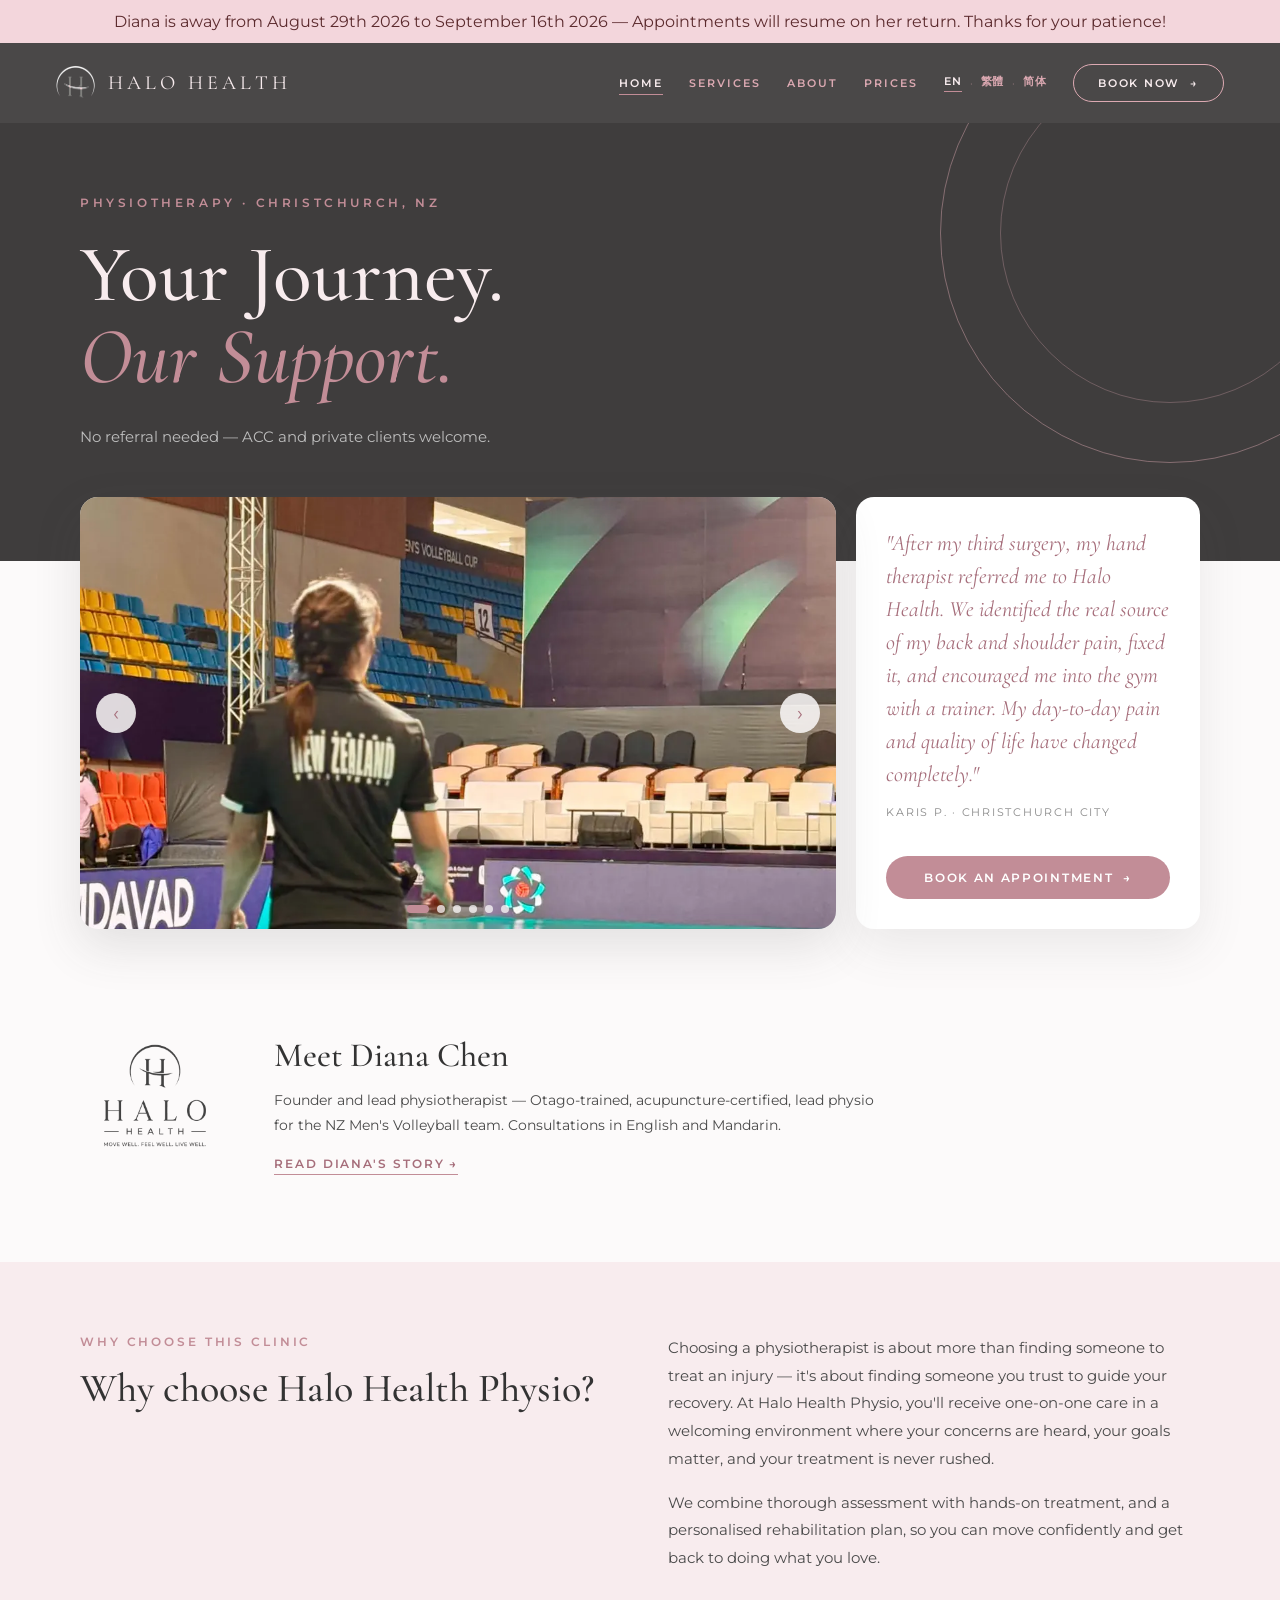
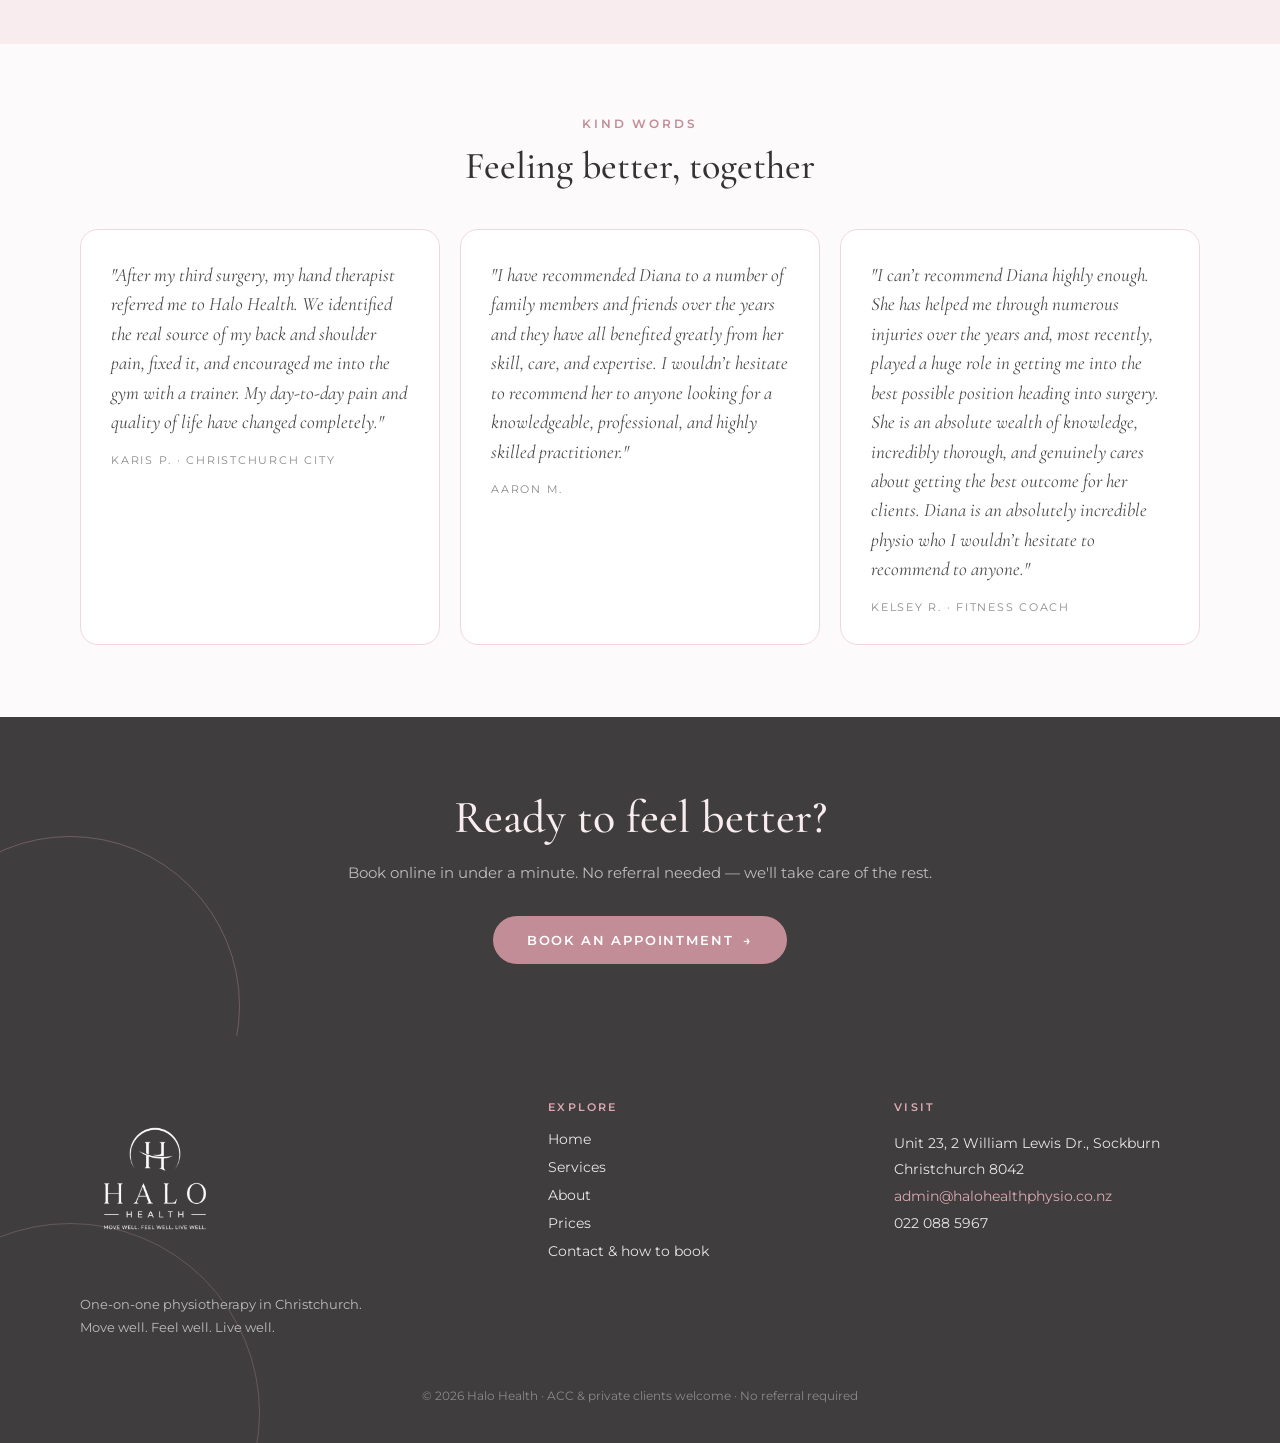
==== commit 2596955c: "change" ====
--- a/index.html
+++ b/index.html
@@ -1,30 +1,164 @@
 <!DOCTYPE html>
+<!-- Halo Health Physio - SEO build 2026-09-01 - page / -->
 <html lang="en">
 <head>
 <meta charset="utf-8">
 <meta name="viewport" content="width=device-width, initial-scale=1">
-<title>Halo Health Physio · Christchurch, NZ</title>
+<title>Physiotherapy in Christchurch | Halo Health Physio</title>
+<meta name="description" content="One-on-one physiotherapy in Christchurch. ACC and private clients, no referral needed. Consultations in English and Mandarin. Book online in under a minute.">
+<link rel="canonical" href="https://halohealthphysio.co.nz/">
+<meta name="robots" content="index, follow, max-image-preview:large">
+
+<meta property="og:type" content="website">
+<meta property="og:site_name" content="Halo Health Physio">
+<meta property="og:title" content="Physiotherapy in Christchurch | Halo Health Physio">
+<meta property="og:description" content="One-on-one physiotherapy in Christchurch. ACC and private clients, no referral needed. Consultations in English and Mandarin. Book online in under a minute.">
+<meta property="og:url" content="https://halohealthphysio.co.nz/">
+<meta property="og:image" content="https://halohealthphysio.co.nz/assets/og-preview.jpg">
+<meta property="og:image:width" content="1200">
+<meta property="og:image:height" content="630">
+<meta property="og:locale" content="en_NZ">
+<meta name="twitter:card" content="summary_large_image">
+<meta name="twitter:title" content="Physiotherapy in Christchurch | Halo Health Physio">
+<meta name="twitter:description" content="One-on-one physiotherapy in Christchurch. ACC and private clients, no referral needed. Consultations in English and Mandarin. Book online in under a minute.">
+<meta name="twitter:image" content="https://halohealthphysio.co.nz/assets/og-preview.jpg">
+
+<link rel="icon" type="image/svg+xml" href="favicon.svg">
+<link rel="icon" href="favicon.ico" sizes="32x32">
+<link rel="icon" href="icon-512.png" type="image/png" sizes="512x512">
+<link rel="apple-touch-icon" href="apple-touch-icon.png">
+<meta name="theme-color" content="#3F3D3D">
+
 <link rel="preconnect" href="https://fonts.googleapis.com">
 <link rel="preconnect" href="https://fonts.gstatic.com" crossorigin>
-<link href="https://fonts.googleapis.com/css2?family=Cormorant+Garamond:ital,wght@0,400;0,500;0,600;0,700;1,400&family=Montserrat:wght@300;400;500;600;700&family=Noto+Sans+TC:wght@400;700&family=Noto+Sans+SC:wght@400;700&family=Noto+Serif+TC:wght@500&family=Noto+Serif+SC:wght@500&display=swap" rel="stylesheet">
+<link href="https://fonts.googleapis.com/css2?family=Cormorant+Garamond:ital,wght@0,400;0,500;0,600;0,700;1,400&family=Montserrat:wght@300;400;500;600;700&display=swap" rel="stylesheet">
+<link rel="preload" as="image" href="assets/hero-volleyball-v2.jpg" imagesrcset="assets/hero-volleyball-v2.webp" type="image/webp" fetchpriority="high">
 <link rel="stylesheet" href="styles.css">
+
+<script type="application/ld+json">{
+  "@context": "https://schema.org",
+  "@type": "Physiotherapy",
+  "@id": "https://halohealthphysio.co.nz/#clinic",
+  "name": "Halo Health Physio",
+  "url": "https://halohealthphysio.co.nz/",
+  "logo": "https://halohealthphysio.co.nz/assets/logo-full-v2.png",
+  "image": "https://halohealthphysio.co.nz/assets/hero-volleyball-v2.jpg",
+  "telephone": "+64220885967",
+  "email": "admin@halohealthphysio.co.nz",
+  "priceRange": "$40-$150",
+  "currenciesAccepted": "NZD",
+  "address": {
+    "@type": "PostalAddress",
+    "streetAddress": "Unit 23, 2 William Lewis Drive, Sockburn",
+    "addressLocality": "Christchurch",
+    "addressRegion": "Canterbury",
+    "addressCountry": "NZ",
+    "postalCode": "8042"
+  },
+  "availableLanguage": [
+    "en",
+    "zh"
+  ],
+  "areaServed": {
+    "@type": "City",
+    "name": "Christchurch"
+  },
+  "hasMap": "https://www.google.com/maps/search/?api=1&query=Unit%2023%2C%202%20William%20Lewis%20Drive%2C%20Sockburn%2C%20Christchurch%208042%2C%20New%20Zealand",
+  "potentialAction": {
+    "@type": "ReserveAction",
+    "target": {
+      "@type": "EntryPoint",
+      "urlTemplate": "https://halo-health-limited.au5.cliniko.com/bookings",
+      "actionPlatform": [
+        "http://schema.org/DesktopWebPlatform",
+        "http://schema.org/MobileWebPlatform"
+      ]
+    },
+    "result": {
+      "@type": "Reservation",
+      "name": "Physiotherapy appointment"
+    }
+  },
+  "founder": {
+    "@type": "Person",
+    "name": "Diana Chen",
+    "jobTitle": "Registered Physiotherapist",
+    "alumniOf": {
+      "@type": "CollegeOrUniversity",
+      "name": "University of Otago"
+    },
+    "knowsLanguage": [
+      "English",
+      "Mandarin"
+    ]
+  },
+  "makesOffer": [
+    {
+      "@type": "Offer",
+      "itemOffered": {
+        "@type": "Service",
+        "name": "Physiotherapy",
+        "description": "Thorough one-on-one assessment and hands-on treatment for injury, pain and recovery — with a clear plan to get you back to what you love."
+      }
+    },
+    {
+      "@type": "Offer",
+      "itemOffered": {
+        "@type": "Service",
+        "name": "Soft Tissue Release",
+        "description": "Focused soft tissue and massage techniques to release tight, overloaded muscles, calm pain and restore healthy movement."
+      }
+    },
+    {
+      "@type": "Offer",
+      "itemOffered": {
+        "@type": "Service",
+        "name": "Dry Needling",
+        "description": "Evidence-based dry needling to release trigger points, reduce muscle tension and support faster recovery alongside your treatment plan."
+      }
+    },
+    {
+      "@type": "Offer",
+      "itemOffered": {
+        "@type": "Service",
+        "name": "Pelvic Health",
+        "description": "Discreet, one-on-one pelvic health physiotherapy for pregnancy, post-natal recovery, and bladder or pelvic-floor concerns."
+      }
+    },
+    {
+      "@type": "Offer",
+      "itemOffered": {
+        "@type": "Service",
+        "name": "Rehab & Wellness",
+        "description": "Progressive rehabilitation and strength & conditioning programming so you stay strong, resilient and moving well well beyond recovery."
+      }
+    }
+  ],
+  "geo": {
+    "@type": "GeoCoordinates",
+    "latitude": "-43.5381401",
+    "longitude": "172.5469374"
+  },
+  "sameAs": [
+    "https://maps.google.com/?cid=10272555303448063162"
+  ]
+}</script>
 </head>
-<body>
+<body data-page-key="home" data-base="./">
   <div style="background:#F3D6DC; color:#5c2b2e; text-align:center; padding:12px; font-family:'Montserrat',sans-serif;">
   Diana is away from August 29th 2026 to September 16th 2026 — Appointments will resume on her return. Thanks for your patience!
 </div>
 <div style="min-height: 100vh; display: flex; flex-direction: column; background: #FCFAFA; font-family: var(--fb); color: #4A4A4A;">
-
   <header class="site-header" style="position: sticky; top: 0; z-index: 50; display: flex; align-items: center; justify-content: space-between; padding: 20px 56px; background: rgba(63,61,61,0.94); backdrop-filter: blur(12px); -webkit-backdrop-filter: blur(12px);">
-    <div class="brand" data-action="go-home" style="cursor: pointer; display: flex; align-items: center; gap: 12px; flex-shrink: 0;">
+    <a class="brand" href="./" aria-label="Halo Health Physio home" style="cursor: pointer; display: flex; align-items: center; gap: 12px; flex-shrink: 0;">
       <img src="assets/logo-icon-v2.png" alt="" style="width: 40px; height: 40px; object-fit: contain; filter: brightness(1.5);">
       <span class="wordmark" style="font-family: var(--fd); font-size: 20px; letter-spacing: 0.2em; color: #F8ECEE; white-space: nowrap;">HALO HEALTH</span>
-    </div>
+    </a>
     <nav class="site-nav" style="display: flex; align-items: center; gap: 26px;">
-      <button class="nav-link" data-nav="home" data-action="go-home" data-i18n="navHome"></button>
-      <button class="nav-link" data-nav="services" data-action="go-services" data-i18n="navServices"></button>
-      <button class="nav-link" data-nav="about" data-action="go-about" data-i18n="navAbout"></button>
-      <button class="nav-link" data-nav="prices" data-action="go-prices" data-i18n="navPrices"></button>
+      <a class="nav-link" data-nav="home" data-active="true" href="./" data-i18n="navHome">Home</a>
+      <a class="nav-link" data-nav="services" href="services/" data-i18n="navServices">Services</a>
+      <a class="nav-link" data-nav="about" href="about/" data-i18n="navAbout">About</a>
+      <a class="nav-link" data-nav="prices" href="prices/" data-i18n="navPrices">Prices</a>
       <div style="display: flex; align-items: center; gap: 8px;" aria-label="Language">
         <button class="lang-btn" data-lang="en" data-action="set-lang">EN</button>
         <span style="color: rgba(220,169,178,0.5); font-size: 11px;">·</span>
@@ -32,7 +166,7 @@
         <span style="color: rgba(220,169,178,0.5); font-size: 11px;">·</span>
         <button class="lang-btn" data-lang="zh-Hans" data-action="set-lang">简体</button>
       </div>
-      <button class="book-btn book-outline-dark nav-cta" data-action="go-booking" style="border-radius: 999px; padding: 11px 24px; font-size: 11px; font-weight: 600; letter-spacing: 0.16em; text-transform: uppercase;"><span data-i18n="navBook"></span><span class="bb-arrow">→</span></button>
+      <a class="book-btn book-outline-dark nav-cta" href="https://halo-health-limited.au5.cliniko.com/bookings" target="_blank" rel="noopener" style="border-radius: 999px; padding: 11px 24px; font-size: 11px; font-weight: 600; letter-spacing: 0.16em; text-transform: uppercase;"><span data-i18n="navBook">Book now</span><span class="bb-arrow">→</span></a>
       <button class="nav-toggle" id="menu-toggle" aria-label="Menu" aria-expanded="false" aria-controls="halo-menu" data-action="toggle-menu">
         <span id="burger-top"></span>
         <span id="burger-mid"></span>
@@ -40,35 +174,33 @@
       </button>
     </nav>
     <div id="halo-menu" class="mobile-menu">
-      <button class="m-link" data-nav="home" data-action="go-home" data-i18n="navHome"></button>
-      <button class="m-link" data-nav="services" data-action="go-services" data-i18n="navServices"></button>
-      <button class="m-link" data-nav="about" data-action="go-about" data-i18n="navAbout"></button>
-      <button class="m-link" data-nav="prices" data-action="go-prices" data-i18n="navPrices"></button>
-      <button class="book-btn book-fill m-cta" data-action="go-booking"><span data-i18n="navBook"></span><span class="bb-arrow">→</span></button>
+      <a class="m-link" data-nav="home" href="./" data-i18n="navHome">Home</a>
+      <a class="m-link" data-nav="services" href="services/" data-i18n="navServices">Services</a>
+      <a class="m-link" data-nav="about" href="about/" data-i18n="navAbout">About</a>
+      <a class="m-link" data-nav="prices" href="prices/" data-i18n="navPrices">Prices</a>
+      <a class="book-btn book-fill m-cta" href="https://halo-health-limited.au5.cliniko.com/bookings" target="_blank" rel="noopener"><span data-i18n="navBook">Book now</span><span class="bb-arrow">→</span></a>
     </div>
   </header><div style="flex: 1;">
-
-    <!-- HOME -->
-    <div data-page="home" data-screen-label="Home">
+    <div data-page="home" data-screen-label="home">
       <section class="hero-section" style="background: #3F3D3D; padding: 0 56px 110px; position: relative; overflow: hidden;">
         <div style="position: absolute; right: -120px; top: -120px; width: 460px; height: 460px; border-radius: 50%; border: 1px solid rgba(220,169,178,0.45);"></div>
         <div style="position: absolute; right: -60px; top: -60px; width: 340px; height: 340px; border-radius: 50%; border: 1px solid rgba(220,169,178,0.3);"></div>
         <div style="position: relative; max-width: 1120px; margin: 0 auto; padding-top: 72px;">
-          <div class="eyebrow" style="font-size: 12px; font-weight: 600; letter-spacing: 0.3em; text-transform: uppercase; color: #C28D97; margin-bottom: 24px;" data-i18n="heroEyebrow"></div>
-          <h1 class="hero-title" style="font-family: var(--fd); font-weight: 500; font-size: 80px; line-height: 1.02; color: #F8ECEE; margin: 0;"><span data-i18n="heroTitle1"></span><span style="color: #F8ECEE;">.</span><br><span style="font-style: italic; color: #C28D97;" data-i18n="heroTitle2"></span></h1>
-          <p style="font-size: 15px; line-height: 1.85; color: #BDBDBD; max-width: 460px; margin: 26px 0 0;" id="hero-lines"></p>
+          <div class="eyebrow" style="font-size: 12px; font-weight: 600; letter-spacing: 0.3em; text-transform: uppercase; color: #C28D97; margin-bottom: 24px;" data-i18n="heroEyebrow">Physiotherapy · Christchurch, NZ</div>
+          <h1 class="hero-title" style="font-family: var(--fd); font-weight: 500; font-size: 80px; line-height: 1.02; color: #F8ECEE; margin: 0;"><span data-i18n="heroTitle1">Your Journey</span><span style="color: #F8ECEE;">.</span><br><span style="font-style: italic; color: #C28D97;" data-i18n="heroTitle2">Our Support.</span></h1>
+          <p style="font-size: 15px; line-height: 1.85; color: #BDBDBD; max-width: 460px; margin: 26px 0 0;" id="hero-lines"><span style="display: block;">No referral needed — ACC and private clients welcome.</span></p>
         </div>
       </section>
 
       <section class="cards-section" style="padding: 0 56px 64px; margin-top: -64px; position: relative;">
         <div class="cards-row" style="max-width: 1120px; margin: 0 auto; display: grid; grid-template-columns: 2.2fr 1fr; gap: 20px; align-items: stretch;">
           <div class="slideshow" style="position: relative; border-radius: 18px; overflow: hidden; box-shadow: 0 18px 48px rgba(74,74,74,0.14); min-height: 432px; background: #E6E6E6;">
-            <div class="slide" role="img" id="slide-0" style="position: absolute; inset: 0; width: 100%; height: 100%; background-image: url('assets/hero-volleyball-v2.jpg'); background-size: cover; background-position: center; transition: opacity 1.1s ease, transform 5.2s ease-out;"></div>
-            <div class="slide" role="img" id="slide-1" style="position: absolute; inset: 0; width: 100%; height: 100%; background-image: url('assets/about-stretch-v2.jpg'); background-size: cover; background-position: center; transition: opacity 1.1s ease, transform 5.2s ease-out;"></div>
-            <div class="slide" role="img" id="slide-2" style="position: absolute; inset: 0; width: 100%; height: 100%; background-image: url('assets/diana_treatment02.jpg'); background-size: cover; background-position: center; transition: opacity 1.1s ease, transform 5.2s ease-out;"></div>
-            <div class="slide" role="img" id="slide-3" style="position: absolute; inset: 0; width: 100%; height: 100%; background-image: url('assets/diana_dumbbell.jpg'); background-size: cover; background-position: center; transition: opacity 1.1s ease, transform 5.2s ease-out;"></div>
-            <div class="slide" role="img" id="slide-4" style="position: absolute; inset: 0; width: 100%; height: 100%; background-image: url('assets/diana_client.jpg'); background-size: cover; background-position: center; transition: opacity 1.1s ease, transform 5.2s ease-out;"></div>
-            <div class="slide" role="img" id="slide-5" style="position: absolute; inset: 0; width: 100%; height: 100%; background-image: url('assets/diana_needle.jpg'); background-size: cover; background-position: center; transition: opacity 1.1s ease, transform 5.2s ease-out;"></div>
+            <picture><source srcset="assets/hero-volleyball-v2.webp" type="image/webp"><img class="slide" id="slide-0" src="assets/hero-volleyball-v2.jpg" alt="Diana Chen with the New Zealand Men's Volleyball team" fetchpriority="high" decoding="async" style="position: absolute; inset: 0; width: 100%; height: 100%; object-fit: cover; opacity: 1; z-index: 2; transition: opacity 1.1s ease, transform 5.2s ease-out;"></picture>
+            <picture><source srcset="assets/about-stretch-v2.webp" type="image/webp"><img class="slide" id="slide-1" src="assets/about-stretch-v2.jpg" alt="Diana Chen leading a stretching session with the New Zealand Men's Volleyball team" loading="lazy" decoding="async" fetchpriority="low" style="position: absolute; inset: 0; width: 100%; height: 100%; object-fit: cover; opacity: 0; z-index: 1; transition: opacity 1.1s ease, transform 5.2s ease-out;"></picture>
+            <picture><source srcset="assets/diana_treatment02.webp" type="image/webp"><img class="slide" id="slide-2" src="assets/diana_treatment02.jpg" alt="Diana Chen guiding a client through a hip and knee stretch" loading="lazy" decoding="async" fetchpriority="low" style="position: absolute; inset: 0; width: 100%; height: 100%; object-fit: cover; opacity: 0; z-index: 1; transition: opacity 1.1s ease, transform 5.2s ease-out;"></picture>
+            <picture><source srcset="assets/diana_dumbbell.webp" type="image/webp"><img class="slide" id="slide-3" src="assets/diana_dumbbell.jpg" alt="Diana Chen celebrating a strength milestone with a client" loading="lazy" decoding="async" fetchpriority="low" style="position: absolute; inset: 0; width: 100%; height: 100%; object-fit: cover; opacity: 0; z-index: 1; transition: opacity 1.1s ease, transform 5.2s ease-out;"></picture>
+            <picture><source srcset="assets/diana_client.webp" type="image/webp"><img class="slide" id="slide-4" src="assets/diana_client.jpg" alt="Diana Chen reviewing a client's assessment at the clinic desk" loading="lazy" decoding="async" fetchpriority="low" style="position: absolute; inset: 0; width: 100%; height: 100%; object-fit: cover; opacity: 0; z-index: 1; transition: opacity 1.1s ease, transform 5.2s ease-out;"></picture>
+            <picture><source srcset="assets/diana_needle.webp" type="image/webp"><img class="slide" id="slide-5" src="assets/diana_needle.jpg" alt="Diana Chen performing dry needling treatment" loading="lazy" decoding="async" fetchpriority="low" style="position: absolute; inset: 0; width: 100%; height: 100%; object-fit: cover; opacity: 0; z-index: 1; transition: opacity 1.1s ease, transform 5.2s ease-out;"></picture>
             <button class="slide-arrow" aria-label="Previous photo" data-action="prev-slide" style="left: 16px;">‹</button>
             <button class="slide-arrow" aria-label="Next photo" data-action="next-slide" style="right: 16px;">›</button>
             <div id="slide-dots" style="position: absolute; bottom: 16px; left: 0; right: 0; display: flex; justify-content: center; gap: 8px; z-index: 3;"></div>
@@ -76,15 +208,15 @@
           <div style="background: #fff; border-radius: 18px; padding: 30px; display: flex; flex-direction: column; justify-content: space-between; gap: 20px; box-shadow: 0 18px 48px rgba(74,74,74,0.10);">
             <div class="review-stack" style="position: relative; flex: 1; min-height: 234px;">
               <div id="review-0" style="position: absolute; inset: 0; transition: opacity 1.1s ease;">
-                <div class="review-quote" style="font-family: var(--fd); font-style: italic; font-size: 22px; color: #A66E7B; line-height: 1.5;">"<span data-i18n="tQuote1"></span>"</div>
-                <div style="font-size: 11px; letter-spacing: 0.16em; text-transform: uppercase; color: #8A8A8A; margin-top: 14px;">Karis P. · <span data-i18n="tDetail1"></span></div>
+                <div class="review-quote" style="font-family: var(--fd); font-style: italic; font-size: 22px; color: #A66E7B; line-height: 1.5;">"<span data-i18n="tQuote1">After my third surgery, my hand therapist referred me to Halo Health. We identified the real source of my back and shoulder pain, fixed it, and encouraged me into the gym with a trainer. My day-to-day pain and quality of life have changed completely.</span>"</div>
+                <div style="font-size: 11px; letter-spacing: 0.16em; text-transform: uppercase; color: #8A8A8A; margin-top: 14px;">Karis P. · <span data-i18n="tDetail1">Christchurch City</span></div>
               </div>
               <div id="review-1" style="position: absolute; inset: 0; transition: opacity 1.1s ease;">
-                <div class="review-quote" style="font-family: var(--fd); font-style: italic; font-size: 22px; color: #A66E7B; line-height: 1.5;">"<span data-i18n="tQuote4"></span>"</div>
+                <div class="review-quote" style="font-family: var(--fd); font-style: italic; font-size: 22px; color: #A66E7B; line-height: 1.5;">"<span data-i18n="tQuote4">I have recommended Diana to a number of family members and friends over the years and they have all benefited greatly from her skill, care, and expertise. I wouldn’t hesitate to recommend her to anyone looking for a knowledgeable, professional, and highly skilled practitioner.</span>"</div>
                 <div style="font-size: 11px; letter-spacing: 0.16em; text-transform: uppercase; color: #8A8A8A; margin-top: 14px;">Aaron M.</div>
               </div>
             </div>
-            <button class="book-btn book-fill" data-action="go-booking" style="border-radius: 999px; padding: 14px 24px; font-size: 12px; font-weight: 600; letter-spacing: 0.14em; text-transform: uppercase; justify-content: center;"><span data-i18n="bookAppointment"></span><span class="bb-arrow">→</span></button>
+            <a class="book-btn book-fill" style="border-radius: 999px; padding: 14px 24px; font-size: 12px; font-weight: 600; letter-spacing: 0.14em; text-transform: uppercase; justify-content: center;" href="https://halo-health-limited.au5.cliniko.com/bookings" target="_blank" rel="noopener"><span data-i18n="bookAppointment">Book an appointment</span><span class="bb-arrow">→</span></a>
           </div>
         </div>
       </section>
@@ -93,9 +225,9 @@
         <div class="diana-strip" style="max-width: 1120px; margin: 0 auto; display: grid; grid-template-columns: auto 1fr; gap: 44px; align-items: center;">
           <img class="brand-block" src="assets/logo-full-v2.png" alt="Halo Health" style="width: 150px; height: 173px; object-fit: contain;">
           <div>
-            <h2 style="font-family: var(--fd); font-weight: 500; font-size: 34px; color: #333; margin: 0 0 12px;" data-i18n="aboutEyebrow"></h2>
-            <p style="font-size: 14px; line-height: 1.8; color: #4A4A4A; max-width: 620px; margin: 0 0 14px;" data-i18n="aboutSummary"></p>
-            <span data-action="go-about" style="cursor: pointer; font-size: 12px; font-weight: 600; letter-spacing: 0.16em; text-transform: uppercase; color: #A66E7B; border-bottom: 1.5px solid #C28D97; padding-bottom: 3px;" data-i18n="readStory"></span>
+            <h2 style="font-family: var(--fd); font-weight: 500; font-size: 34px; color: #333; margin: 0 0 12px;" data-i18n="aboutEyebrow">Meet Diana Chen</h2>
+            <p style="font-size: 14px; line-height: 1.8; color: #4A4A4A; max-width: 620px; margin: 0 0 14px;" data-i18n="aboutSummary">Founder and lead physiotherapist — Otago-trained, acupuncture-certified, lead physio for the NZ Men's Volleyball team. Consultations in English and Mandarin.</p>
+            <a style="cursor: pointer; font-size: 12px; font-weight: 600; letter-spacing: 0.16em; text-transform: uppercase; color: #A66E7B; border-bottom: 1.5px solid #C28D97; padding-bottom: 3px;" data-i18n="readStory" href="about/">Read Diana's story →</a>
           </div>
         </div>
       </section>
@@ -103,12 +235,12 @@
       <section style="background: #F8ECEE; padding: 72px 56px;">
         <div class="why-grid" style="max-width: 1120px; margin: 0 auto; display: grid; grid-template-columns: 1fr 1fr; gap: 56px; align-items: start;">
           <div>
-            <div class="eyebrow" style="font-size: 12px; font-weight: 600; letter-spacing: 0.24em; text-transform: uppercase; color: #C28D97; margin-bottom: 16px;" data-i18n="whyEyebrow"></div>
-            <h2 style="font-family: var(--fd); font-weight: 500; font-size: 40px; line-height: 1.15; color: #333; margin: 0;" data-i18n="whyTitle"></h2>
+            <div class="eyebrow" style="font-size: 12px; font-weight: 600; letter-spacing: 0.24em; text-transform: uppercase; color: #C28D97; margin-bottom: 16px;" data-i18n="whyEyebrow">Why choose this clinic</div>
+            <h2 style="font-family: var(--fd); font-weight: 500; font-size: 40px; line-height: 1.15; color: #333; margin: 0;" data-i18n="whyTitle">Why choose Halo Health Physio?</h2>
           </div>
           <div>
-            <p style="font-size: 15px; line-height: 1.85; margin: 0 0 16px;" data-i18n="whyP1"></p>
-            <p style="font-size: 15px; line-height: 1.85; margin: 0;" data-i18n="whyP2"></p>
+            <p style="font-size: 15px; line-height: 1.85; margin: 0 0 16px;" data-i18n="whyP1">Choosing a physiotherapist is about more than finding someone to treat an injury — it's about finding someone you trust to guide your recovery. At Halo Health Physio, you'll receive one-on-one care in a welcoming environment where your concerns are heard, your goals matter, and your treatment is never rushed.</p>
+            <p style="font-size: 15px; line-height: 1.85; margin: 0;" data-i18n="whyP2">We combine thorough assessment with hands-on treatment, and a personalised rehabilitation plan, so you can move confidently and get back to doing what you love.</p>
           </div>
         </div>
       </section>
@@ -116,13 +248,13 @@
       <section style="padding: 72px 56px;">
         <div style="max-width: 1120px; margin: 0 auto;">
           <div style="text-align: center; margin-bottom: 40px;">
-            <div class="eyebrow" style="font-size: 12px; font-weight: 600; letter-spacing: 0.24em; text-transform: uppercase; color: #C28D97; margin-bottom: 12px;" data-i18n="kindWordsEyebrow"></div>
-            <h2 style="font-family: var(--fd); font-weight: 500; font-size: 38px; color: #333; margin: 0;" data-i18n="kindWordsTitle"></h2>
+            <div class="eyebrow" style="font-size: 12px; font-weight: 600; letter-spacing: 0.24em; text-transform: uppercase; color: #C28D97; margin-bottom: 12px;" data-i18n="kindWordsEyebrow">Kind words</div>
+            <h2 style="font-family: var(--fd); font-weight: 500; font-size: 38px; color: #333; margin: 0;" data-i18n="kindWordsTitle">Feeling better, together</h2>
           </div>
           <div class="quotes-grid" style="display: grid; grid-template-columns: repeat(auto-fit, minmax(230px, 1fr)); gap: 20px;">
-            <div style="background: #fff; border: 1px solid #F3D6DC; border-radius: 18px; padding: 30px;"><div style="font-family: var(--fd); font-style: italic; font-size: 19px; line-height: 1.55; color: #4A4A4A;">"<span data-i18n="tQuote1"></span>"</div><div style="font-size: 11px; letter-spacing: 0.16em; text-transform: uppercase; color: #8A8A8A; margin-top: 16px;">Karis P. · <span data-i18n="tDetail1"></span></div></div>
-            <div style="background: #fff; border: 1px solid #F3D6DC; border-radius: 18px; padding: 30px;"><div style="font-family: var(--fd); font-style: italic; font-size: 19px; line-height: 1.55; color: #4A4A4A;">"<span data-i18n="tQuote4"></span>"</div><div style="font-size: 11px; letter-spacing: 0.16em; text-transform: uppercase; color: #8A8A8A; margin-top: 16px;">Aaron M.</div></div>
-            <div style="background: #fff; border: 1px solid #F3D6DC; border-radius: 18px; padding: 30px;"><div style="font-family: var(--fd); font-style: italic; font-size: 19px; line-height: 1.55; color: #4A4A4A;">"<span data-i18n="tQuote5"></span>"</div><div style="font-size: 11px; letter-spacing: 0.16em; text-transform: uppercase; color: #8A8A8A; margin-top: 16px;">Kelsey R. · Fitness Coach</div></div>
+            <div style="background: #fff; border: 1px solid #F3D6DC; border-radius: 18px; padding: 30px;"><div style="font-family: var(--fd); font-style: italic; font-size: 19px; line-height: 1.55; color: #4A4A4A;">"<span data-i18n="tQuote1">After my third surgery, my hand therapist referred me to Halo Health. We identified the real source of my back and shoulder pain, fixed it, and encouraged me into the gym with a trainer. My day-to-day pain and quality of life have changed completely.</span>"</div><div style="font-size: 11px; letter-spacing: 0.16em; text-transform: uppercase; color: #8A8A8A; margin-top: 16px;">Karis P. · <span data-i18n="tDetail1">Christchurch City</span></div></div>
+            <div style="background: #fff; border: 1px solid #F3D6DC; border-radius: 18px; padding: 30px;"><div style="font-family: var(--fd); font-style: italic; font-size: 19px; line-height: 1.55; color: #4A4A4A;">"<span data-i18n="tQuote4">I have recommended Diana to a number of family members and friends over the years and they have all benefited greatly from her skill, care, and expertise. I wouldn’t hesitate to recommend her to anyone looking for a knowledgeable, professional, and highly skilled practitioner.</span>"</div><div style="font-size: 11px; letter-spacing: 0.16em; text-transform: uppercase; color: #8A8A8A; margin-top: 16px;">Aaron M.</div></div>
+            <div style="background: #fff; border: 1px solid #F3D6DC; border-radius: 18px; padding: 30px;"><div style="font-family: var(--fd); font-style: italic; font-size: 19px; line-height: 1.55; color: #4A4A4A;">"<span data-i18n="tQuote5">I can’t recommend Diana highly enough. She has helped me through numerous injuries over the years and, most recently, played a huge role in getting me into the best possible position heading into surgery. She is an absolute wealth of knowledge, incredibly thorough, and genuinely cares about getting the best outcome for her clients. Diana is an absolutely incredible physio who I wouldn’t hesitate to recommend to anyone.</span>"</div><div style="font-size: 11px; letter-spacing: 0.16em; text-transform: uppercase; color: #8A8A8A; margin-top: 16px;">Kelsey R. · Fitness Coach</div></div>
           </div>
         </div>
       </section>
@@ -130,124 +262,9 @@
       <section style="background: #3F3D3D; padding: 72px 56px; text-align: center; position: relative; overflow: hidden;">
         <div style="position: absolute; left: -100px; bottom: -140px; width: 340px; height: 340px; border-radius: 50%; border: 1px solid rgba(220,169,178,0.3);"></div>
         <div style="max-width: 680px; margin: 0 auto; position: relative;">
-          <h2 style="font-family: var(--fd); font-weight: 500; font-size: 46px; color: #F8ECEE; margin: 0 0 14px;" data-i18n="ctaTitle"></h2>
-          <p style="color: #BDBDBD; font-size: 15px; line-height: 1.8; margin: 0 0 30px;" data-i18n="ctaBody"></p>
-          <button class="book-btn book-fill" data-action="go-booking" style="border-radius: 999px; padding: 16px 34px; font-size: 13px; font-weight: 600; letter-spacing: 0.14em; text-transform: uppercase;"><span data-i18n="bookAppointment"></span><span class="bb-arrow">→</span></button>
-        </div>
-      </section>
-    </div>
-
-    <!-- SERVICES -->
-    <div data-page="services" data-screen-label="Services" style="display: none;">
-      <section style="background: #3F3D3D; padding: 64px 56px 72px; position: relative; overflow: hidden;">
-        <div style="position: absolute; right: -100px; top: -140px; width: 380px; height: 380px; border-radius: 50%; border: 1px solid rgba(220,169,178,0.4);"></div>
-        <div style="max-width: 1120px; margin: 0 auto; position: relative;">
-          <div class="eyebrow" style="font-size: 12px; font-weight: 600; letter-spacing: 0.3em; text-transform: uppercase; color: #C28D97; margin-bottom: 18px;" data-i18n="servicesEyebrow"></div>
-          <h1 style="font-family: var(--fd); font-weight: 500; font-size: 60px; color: #F8ECEE; margin: 0;" data-i18n="servicesTitle"></h1>
-        </div>
-      </section>
-      <section style="padding: 64px 56px;">
-        <div id="services-list" style="max-width: 1000px; margin: 0 auto; display: flex; flex-direction: column; gap: 22px;"></div>
-      </section>
-      <section style="padding: 24px 56px 80px;">
-        <div style="max-width: 760px; margin: 0 auto;">
-          <div style="text-align: center; margin-bottom: 36px;">
-            <div class="eyebrow" style="font-size: 12px; font-weight: 600; letter-spacing: 0.24em; text-transform: uppercase; color: #C28D97; margin-bottom: 12px;" data-i18n="faqEyebrow"></div>
-            <h2 style="font-family: var(--fd); font-weight: 500; font-size: 38px; color: #333; margin: 0;" data-i18n="faqTitle"></h2>
-          </div>
-          <div id="faq-list" style="display: flex; flex-direction: column;"></div>
-        </div>
-      </section>
-    </div>
-
-    <!-- ABOUT -->
-    <div data-page="about" data-screen-label="About" style="display: none;">
-      <section style="background: #3F3D3D; padding: 64px 56px 72px; position: relative; overflow: hidden;">
-        <div style="position: absolute; right: -100px; top: -140px; width: 380px; height: 380px; border-radius: 50%; border: 1px solid rgba(220,169,178,0.4);"></div>
-        <div style="max-width: 1120px; margin: 0 auto; position: relative;">
-          <h1 style="font-family: var(--fd); font-weight: 500; font-size: 60px; color: #F8ECEE; margin: 0;" data-i18n="aboutEyebrow"></h1>
-        </div>
-      </section>
-      <section style="padding: 64px 56px 24px;">
-        <div class="about-grid" style="max-width: 1120px; margin: 0 auto; display: grid; grid-template-columns: 1.1fr 0.9fr; gap: 56px; align-items: start;">
-          <div>
-            <p style="font-size: 15px; line-height: 1.85; margin: 0 0 18px;" data-i18n="aboutP1"></p>
-            <p style="font-size: 15px; line-height: 1.85; margin: 0 0 18px;" data-i18n="aboutP2"></p>
-            <p style="font-size: 15px; line-height: 1.85; margin: 0 0 18px;" data-i18n="aboutP3"></p>
-            <p style="font-size: 15px; line-height: 1.85; margin: 0 0 26px;" data-i18n="aboutP4"></p>
-            <button class="book-btn book-fill" data-action="go-booking" style="border-radius: 999px; padding: 14px 28px; font-size: 12px; font-weight: 600; letter-spacing: 0.14em; text-transform: uppercase;"><span data-i18n="bookWithDiana"></span><span class="bb-arrow">→</span></button>
-          </div>
-          <div style="position: relative; padding-top: 12px;">
-            <div style="position: absolute; top: -14px; right: -14px; width: 150px; height: 150px; border-radius: 50%; border: 1.5px solid #DCA9B2;"></div>
-              <img src="assets/diana_sign.jpg" alt="Diana Chen, physiotherapist" id="about-photo-alt" style="position: relative; width: 100%; height: 440px; object-fit: cover; object-position: 80% center; display: block; border-radius: 18px; box-shadow: 0 18px 48px rgba(74,74,74,0.12);">            
-              <div style="margin-top: 22px; background: #F8ECEE; border-radius: 18px; padding: 24px;">
-              <div class="eyebrow" style="font-size: 11px; font-weight: 600; letter-spacing: 0.22em; text-transform: uppercase; color: #A66E7B; margin-bottom: 8px;" data-i18n="locationLabel"></div>
-              <p style="font-size: 14px; line-height: 1.7; margin: 0 0 8px;">Unit 23, 2 William Lewis Dr.<br>Christchurch, NZ</p>
-              <a href="https://www.google.com/maps/search/?api=1&query=Unit+23,+2+William+Lewis+Dr.,+Christchurch,+NZ" target="_blank" rel="noopener" style="font-size: 12px; font-weight: 600; letter-spacing: 0.12em; text-transform: uppercase;" data-i18n="getDirections"></a>
-            </div>
-            <iframe src="https://www.google.com/maps/embed?pb=!1m18!1m12!1m3!1d932.1246377898851!2d172.546845337053!3d-43.53790311831977!2m3!1f0!2f0!3f0!3m2!1i1024!2i768!4f13.1!3m3!1m2!1s0x6d31f544b6104d27%3A0x392137e473a31a28!2s23%2F2%20William%20Lewis%20Drive!5e0!3m2!1sen!2snz!4v1787451301387!5m2!1sen!2snz" title="Halo Health Physio location map" style="width: 100%; height: 260px; border: 0; border-radius: 18px; margin-top: 16px; display: block;" loading="lazy" referrerpolicy="no-referrer-when-downgrade"></iframe>
-          </div>
-        </div>
-      </section>
-      <section style="padding: 56px 56px 80px;">
-        <div style="max-width: 1000px; margin: 0 auto;">
-          <div style="text-align: center; margin-bottom: 36px;">
-            <div class="eyebrow" style="font-size: 12px; font-weight: 600; letter-spacing: 0.24em; text-transform: uppercase; color: #C28D97; margin-bottom: 12px;" data-i18n="credsEyebrow"></div>
-            <h2 style="font-family: var(--fd); font-weight: 500; font-size: 36px; color: #333; margin: 0;" data-i18n="credsTitle"></h2>
-          </div>
-          <div id="credentials-list" style="display: flex; flex-wrap: wrap; gap: 12px; justify-content: center;"></div>
-        </div>
-      </section>
-    </div>
-
-    <!-- PRICES -->
-    <div data-page="prices" data-screen-label="Prices" style="display: none;">
-      <section style="background: #3F3D3D; padding: 64px 56px 72px; position: relative; overflow: hidden;">
-        <div style="position: absolute; right: -100px; top: -140px; width: 380px; height: 380px; border-radius: 50%; border: 1px solid rgba(220,169,178,0.4);"></div>
-        <div style="max-width: 1120px; margin: 0 auto; position: relative;">
-          <div class="eyebrow" style="font-size: 12px; font-weight: 600; letter-spacing: 0.3em; text-transform: uppercase; color: #C28D97; margin-bottom: 18px;" data-i18n="pricesEyebrow"></div>
-          <h1 style="font-family: var(--fd); font-weight: 500; font-size: 60px; color: #F8ECEE; margin: 0 0 16px;" data-i18n="pricesTitle"></h1>
-          <p style="font-size: 14px; color: #BDBDBD; line-height: 1.8; max-width: 620px; margin: 0;" data-i18n="pricesNote"></p>
-        </div>
-      </section>
-      <section style="padding: 64px 56px 80px;">
-        <div style="max-width: 820px; margin: 0 auto;">
-          <div class="price-heads" style="display: flex; justify-content: flex-end; gap: 32px; padding: 0 30px 12px;">
-            <span style="width: 80px; text-align: center; font-size: 11px; font-weight: 600; letter-spacing: 0.16em; text-transform: uppercase; color: #8A8A8A;" data-i18n="accLabel"></span>
-            <span style="width: 80px; text-align: center; font-size: 11px; font-weight: 600; letter-spacing: 0.16em; text-transform: uppercase; color: #8A8A8A;" data-i18n="privateLabel"></span>
-          </div>
-          <div id="prices-list" style="display: flex; flex-direction: column; gap: 16px;"></div>
-          <div style="margin-top: 40px; text-align: center;">
-            <button class="book-btn book-fill" data-action="go-booking" style="border-radius: 999px; padding: 16px 34px; font-size: 13px; font-weight: 600; letter-spacing: 0.14em; text-transform: uppercase;"><span data-i18n="bookAppointment"></span><span class="bb-arrow">→</span></button>
-          </div>
-        </div>
-      </section>
-    </div>
-
-    <!-- BOOKING -->
-    <div data-page="booking" data-screen-label="Booking" style="display: none;">
-      <section style="background: #3F3D3D; padding: 64px 56px 80px; text-align: center; position: relative; overflow: hidden;">
-        <div style="position: absolute; right: -100px; top: -140px; width: 380px; height: 380px; border-radius: 50%; border: 1px solid rgba(220,169,178,0.4);"></div>
-        <div style="max-width: 720px; margin: 0 auto; position: relative;">
-          <div class="eyebrow" style="font-size: 12px; font-weight: 600; letter-spacing: 0.3em; text-transform: uppercase; color: #C28D97; margin-bottom: 18px;" data-i18n="bookingEyebrow"></div>
-          <h1 style="font-family: var(--fd); font-weight: 500; font-size: 56px; color: #F8ECEE; margin: 0 0 14px;" data-i18n="bookingTitle"></h1>
-          <p style="font-size: 15px; color: #BDBDBD; margin: 0 0 32px;" data-i18n="bookingSub"></p>
-          <a class="book-btn book-fill" href="https://halo-health-limited.au5.cliniko.com/bookings" target="_blank" rel="noopener" style="border-radius: 999px; padding: 17px 36px; font-size: 13px; font-weight: 600; letter-spacing: 0.14em; text-transform: uppercase; color: #fff;" data-i18n="bookOnline"></a>
-        </div>
-      </section>
-      <section style="padding: 72px 56px; text-align: center;">
-        <div style="max-width: 640px; margin: 0 auto;">
-          <div class="eyebrow" style="font-size: 12px; font-weight: 600; letter-spacing: 0.24em; text-transform: uppercase; color: #C28D97; margin-bottom: 12px;" data-i18n="stepsEyebrow"></div>
-          <h2 style="font-family: var(--fd); font-weight: 500; font-size: 38px; color: #333; margin: 0 0 18px;" data-i18n="stepsTitle"></h2>
-          <p style="font-size: 15px; line-height: 2; color: #4A4A4A; margin: 0;"><span data-i18n="step1"></span><br><span data-i18n="step2"></span><br><span data-i18n="step3"></span></p>
-        </div>
-      </section>
-      <section style="background: #F8ECEE; padding: 64px 56px; text-align: center;">
-        <div style="max-width: 560px; margin: 0 auto;">
-          <div class="eyebrow" style="font-size: 12px; font-weight: 600; letter-spacing: 0.24em; text-transform: uppercase; color: #A66E7B; margin-bottom: 12px;" data-i18n="contactEyebrow"></div>
-          <h2 style="font-family: var(--fd); font-weight: 500; font-size: 34px; color: #333; margin: 0 0 16px;" data-i18n="contactTitle"></h2>
-          <p style="font-size: 14px; line-height: 2; margin: 0 0 20px;">Unit 23, 2 William Lewis Dr., Christchurch, NZ<br><a href="mailto:admin@halohealthphysio.co.nz">admin@halohealthphysio.co.nz</a><br>022 088 5967</p>
-          <span style="display: inline-block; border: 1.5px solid #C28D97; color: #A66E7B; border-radius: 999px; padding: 9px 22px; font-size: 12px; font-weight: 600; letter-spacing: 0.08em;" data-i18n="contactBadge"></span>
+          <h2 style="font-family: var(--fd); font-weight: 500; font-size: 46px; color: #F8ECEE; margin: 0 0 14px;" data-i18n="ctaTitle">Ready to feel better?</h2>
+          <p style="color: #BDBDBD; font-size: 15px; line-height: 1.8; margin: 0 0 30px;" data-i18n="ctaBody">Book online in under a minute. No referral needed — we'll take care of the rest.</p>
+          <a class="book-btn book-fill" style="border-radius: 999px; padding: 16px 34px; font-size: 13px; font-weight: 600; letter-spacing: 0.14em; text-transform: uppercase;" href="https://halo-health-limited.au5.cliniko.com/bookings" target="_blank" rel="noopener"><span data-i18n="bookAppointment">Book an appointment</span><span class="bb-arrow">→</span></a>
         </div>
       </section>
     </div>
@@ -259,22 +276,22 @@
       <div class="footer-grid" style="display: grid; grid-template-columns: 1.4fr 1fr 1fr; gap: 40px; align-items: start;">
         <div>
           <img src="assets/logo-full-v2.png" alt="Halo Health" style="width: 150px; height: 173px; object-fit: contain; filter: brightness(1.6);">
-          <p style="margin: 16px 0 0; font-size: 13px; line-height: 1.8; color: #BDBDBD; max-width: 300px;" data-i18n="footTagline"></p>
+          <p style="margin: 16px 0 0; font-size: 13px; line-height: 1.8; color: #BDBDBD; max-width: 300px;" data-i18n="footTagline">One-on-one physiotherapy in Christchurch. Move well. Feel well. Live well.</p>
         </div>
         <div>
-          <div style="font-size: 11px; font-weight: 600; letter-spacing: 0.2em; text-transform: uppercase; color: #DCA9B2; margin-bottom: 16px;" data-i18n="footExplore"></div>
-          <div class="foot-link" data-action="go-home" data-i18n="navHome"></div>
-          <div class="foot-link" data-action="go-services" data-i18n="navServices"></div>
-          <div class="foot-link" data-action="go-about" data-i18n="navAbout"></div>
-          <div class="foot-link" data-action="go-prices" data-i18n="navPrices"></div>
-          <div class="foot-link" data-action="go-contact" data-i18n="footContact"></div>
+          <div style="font-size: 11px; font-weight: 600; letter-spacing: 0.2em; text-transform: uppercase; color: #DCA9B2; margin-bottom: 16px;" data-i18n="footExplore">Explore</div>
+          <a class="foot-link" href="./" data-i18n="navHome" style="display: block;">Home</a>
+          <a class="foot-link" href="services/" data-i18n="navServices" style="display: block;">Services</a>
+          <a class="foot-link" href="about/" data-i18n="navAbout" style="display: block;">About</a>
+          <a class="foot-link" href="prices/" data-i18n="navPrices" style="display: block;">Prices</a>
+          <a class="foot-link" href="book/" data-i18n="footContact" style="display: block;">Contact &amp; how to book</a>
         </div>
         <div>
-          <div style="font-size: 11px; font-weight: 600; letter-spacing: 0.2em; text-transform: uppercase; color: #DCA9B2; margin-bottom: 16px;" data-i18n="footVisit"></div>
-          <div style="font-size: 14px; line-height: 1.9;">Unit 23, 2 William Lewis Dr.<br>Christchurch, NZ<br><a href="mailto:admin@halohealthphysio.co.nz" style="color: #DCA9B2;">admin@halohealthphysio.co.nz</a><br>022 088 5967</div>
+          <div style="font-size: 11px; font-weight: 600; letter-spacing: 0.2em; text-transform: uppercase; color: #DCA9B2; margin-bottom: 16px;" data-i18n="footVisit">Visit</div>
+          <div style="font-size: 14px; line-height: 1.9;">Unit 23, 2 William Lewis Dr., Sockburn<br>Christchurch 8042<br><a href="mailto:admin@halohealthphysio.co.nz" style="color: #DCA9B2;">admin@halohealthphysio.co.nz</a><br>022 088 5967</div>
         </div>
       </div>
-      <div style="margin-top: 48px; font-size: 12px; color: #8A8A8A; text-align: center;" data-i18n="footCopyright"></div>
+      <div style="margin-top: 48px; font-size: 12px; color: #8A8A8A; text-align: center;" data-i18n="footCopyright">© 2026 Halo Health · ACC &amp; private clients welcome · No referral required</div>
     </div>
   </footer>
 </div>
--- a/styles.css
+++ b/styles.css
@@ -122,3 +122,11 @@
 @media (max-width: 340px) {
   .wordmark { display: none !important; }
 }
+
+
+/* ── SEO build: nav and call-to-action controls are links now ─────────── */
+a.nav-link, a.m-link, a.foot-link, a.book-btn { text-decoration: none; }
+a.brand { display: flex; align-items: center; gap: 12px; flex-shrink: 0; text-decoration: none; }
+a.nav-link { display: inline-block; }
+a.m-link { display: block; }
+img.slide { display: block; }
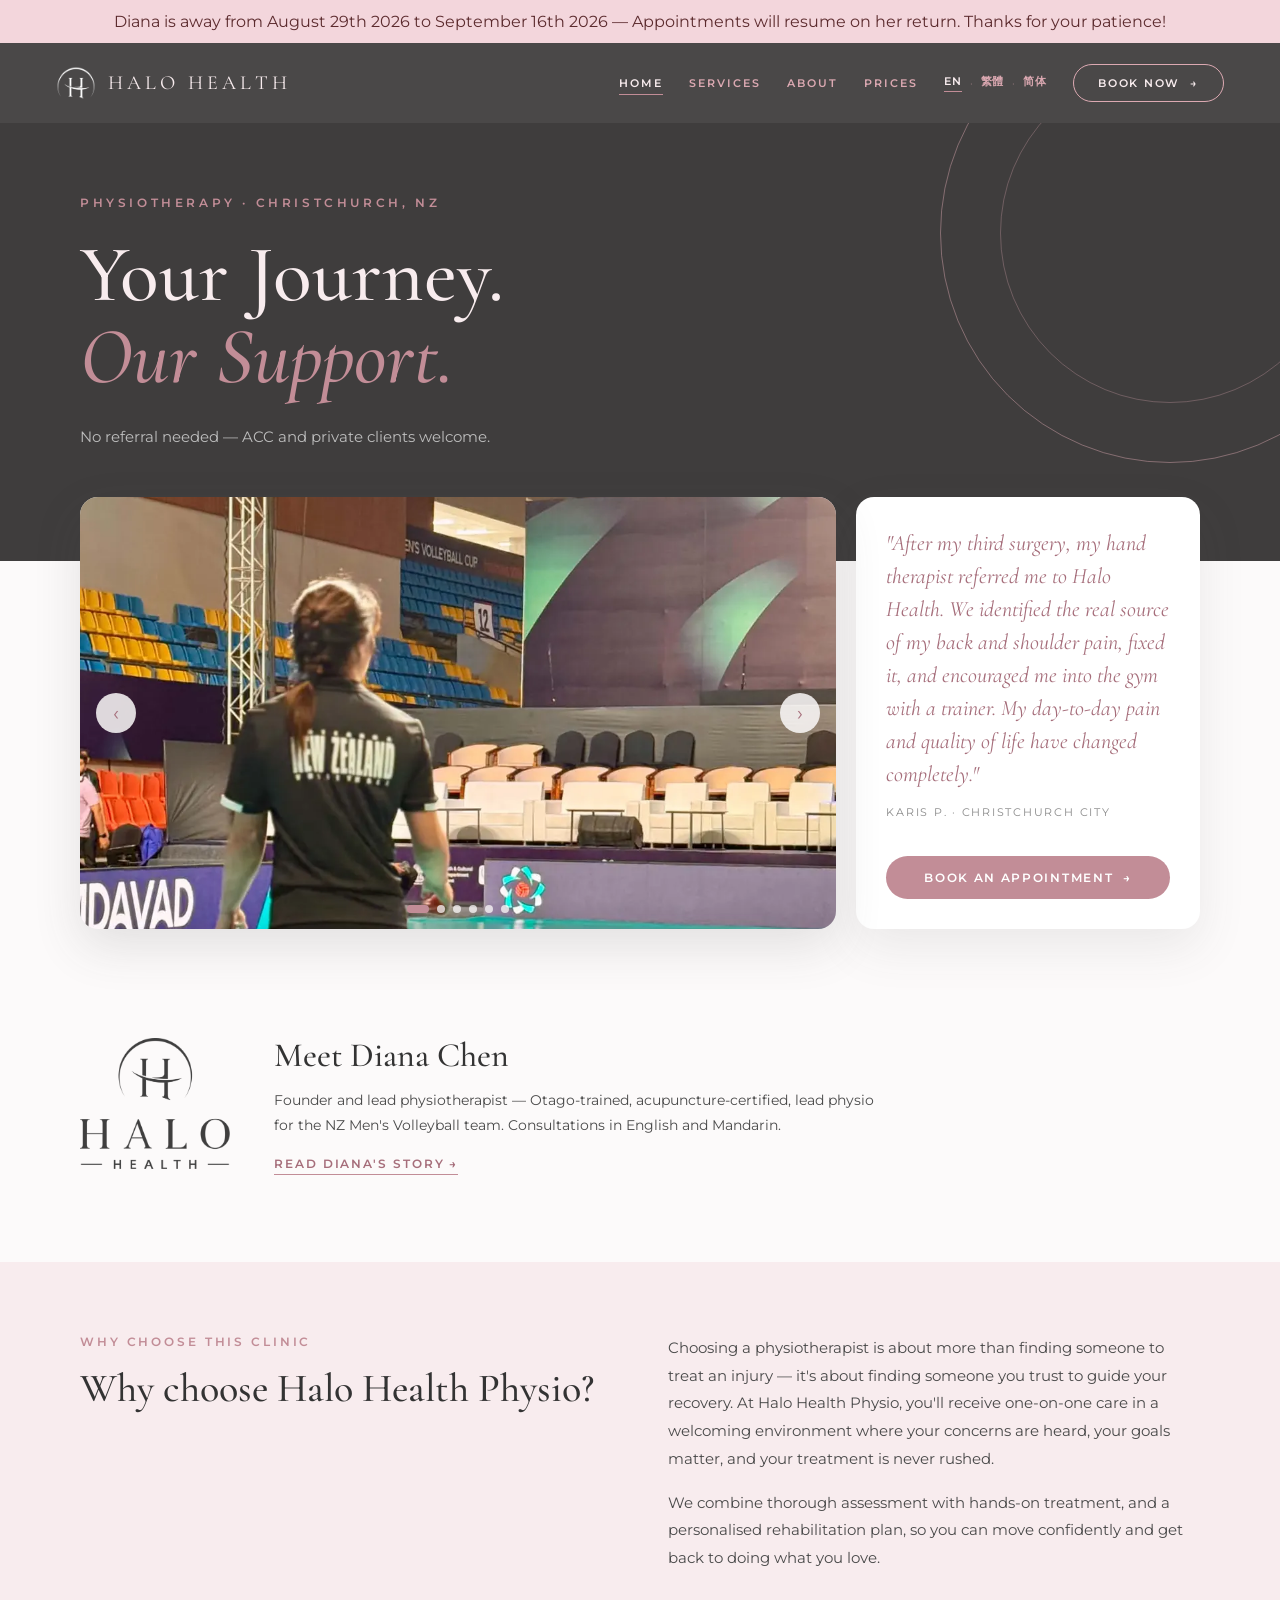
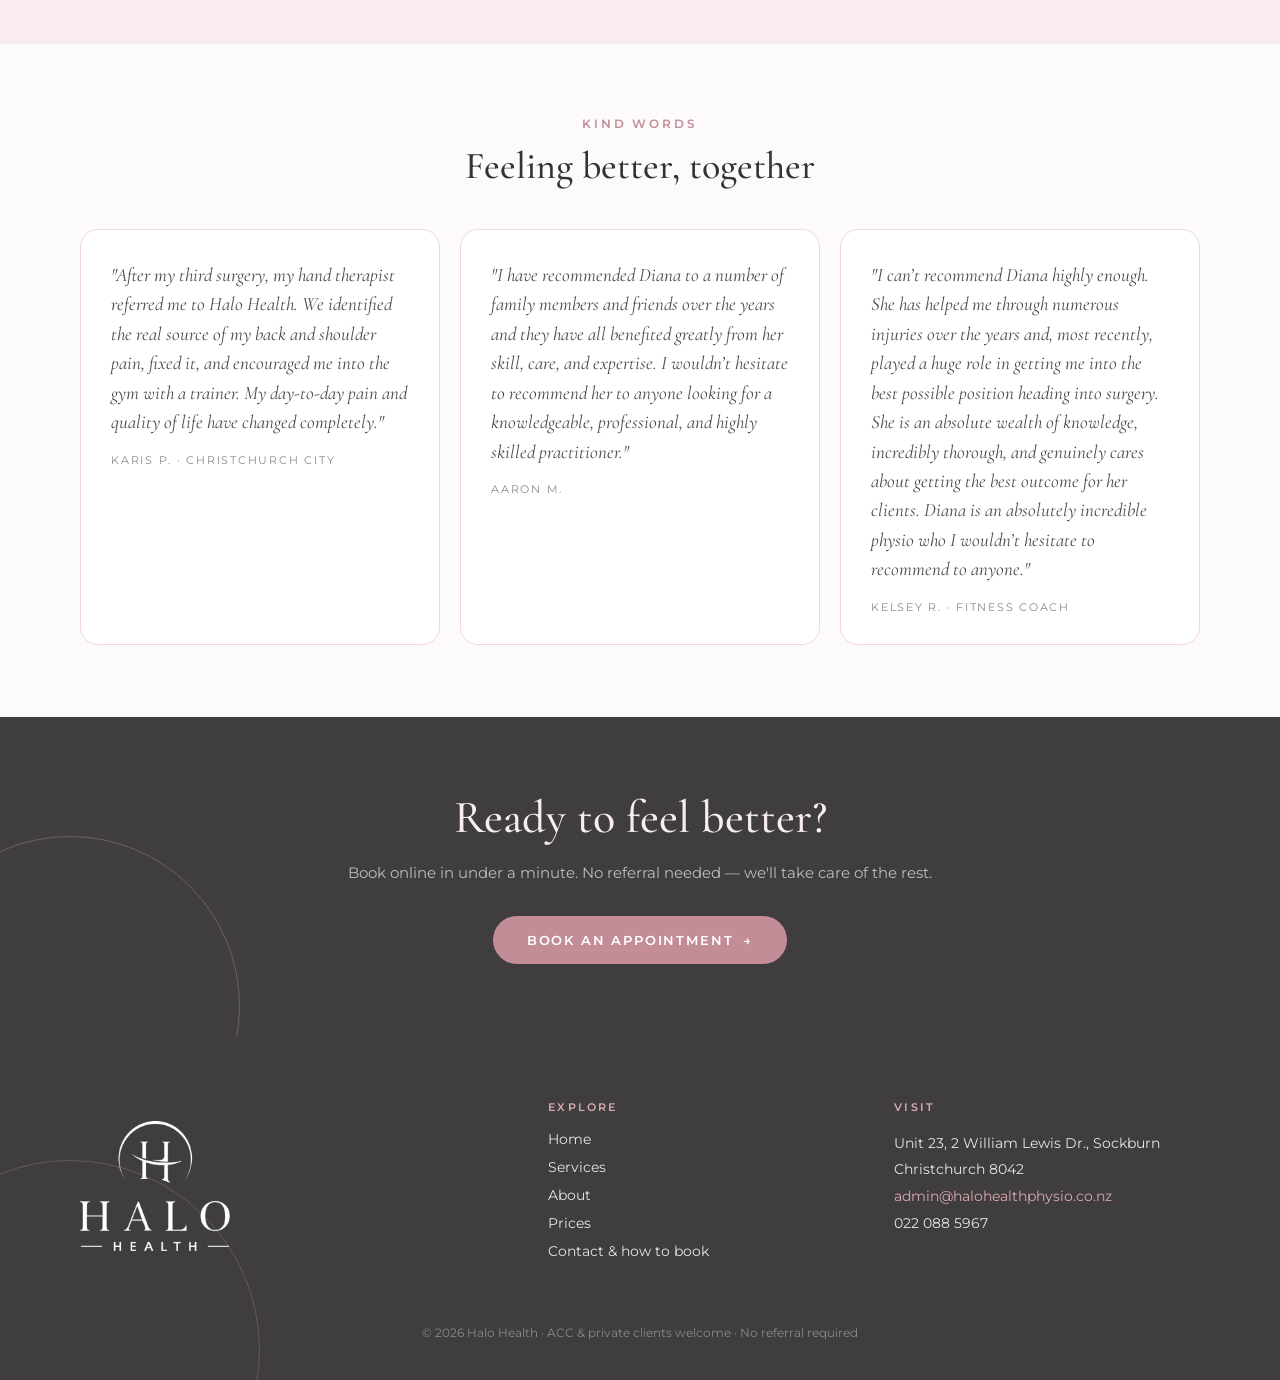
==== commit 719b39df: "Removal of text under logo at bottom header" ====
--- a/index.html
+++ b/index.html
@@ -14,14 +14,14 @@
 <meta property="og:title" content="Physiotherapy in Christchurch | Halo Health Physio">
 <meta property="og:description" content="One-on-one physiotherapy in Christchurch. ACC and private clients, no referral needed. Consultations in English and Mandarin. Book online in under a minute.">
 <meta property="og:url" content="https://halohealthphysio.co.nz/">
-<meta property="og:image" content="https://halohealthphysio.co.nz/assets/og-preview.jpg">
-<meta property="og:image:width" content="1200">
-<meta property="og:image:height" content="630">
+<meta property="og:image" content="https://halohealthphysio.co.nz/icon-512.png">
+<meta property="og:image:width" content="512">
+<meta property="og:image:height" content="512">
 <meta property="og:locale" content="en_NZ">
 <meta name="twitter:card" content="summary_large_image">
 <meta name="twitter:title" content="Physiotherapy in Christchurch | Halo Health Physio">
 <meta name="twitter:description" content="One-on-one physiotherapy in Christchurch. ACC and private clients, no referral needed. Consultations in English and Mandarin. Book online in under a minute.">
-<meta name="twitter:image" content="https://halohealthphysio.co.nz/assets/og-preview.jpg">
+<meta name="twitter:image" content="https://halohealthphysio.co.nz/icon-512.png">
 
 <link rel="icon" type="image/svg+xml" href="favicon.svg">
 <link rel="icon" href="favicon.ico" sizes="32x32">
@@ -68,7 +68,7 @@
     "@type": "ReserveAction",
     "target": {
       "@type": "EntryPoint",
-      "urlTemplate": "https://halo-health-limited.au5.cliniko.com/bookings",
+      "urlTemplate": "https://booking.mananotes.co.nz/halo/v2",
       "actionPlatform": [
         "http://schema.org/DesktopWebPlatform",
         "http://schema.org/MobileWebPlatform"
@@ -166,7 +166,7 @@
         <span style="color: rgba(220,169,178,0.5); font-size: 11px;">·</span>
         <button class="lang-btn" data-lang="zh-Hans" data-action="set-lang">简体</button>
       </div>
-      <a class="book-btn book-outline-dark nav-cta" href="https://halo-health-limited.au5.cliniko.com/bookings" target="_blank" rel="noopener" style="border-radius: 999px; padding: 11px 24px; font-size: 11px; font-weight: 600; letter-spacing: 0.16em; text-transform: uppercase;"><span data-i18n="navBook">Book now</span><span class="bb-arrow">→</span></a>
+      <a class="book-btn book-outline-dark nav-cta" href="https://booking.mananotes.co.nz/halo/v2" target="_blank" rel="noopener" style="border-radius: 999px; padding: 11px 24px; font-size: 11px; font-weight: 600; letter-spacing: 0.16em; text-transform: uppercase;"><span data-i18n="navBook">Book now</span><span class="bb-arrow">→</span></a>
       <button class="nav-toggle" id="menu-toggle" aria-label="Menu" aria-expanded="false" aria-controls="halo-menu" data-action="toggle-menu">
         <span id="burger-top"></span>
         <span id="burger-mid"></span>
@@ -178,7 +178,7 @@
       <a class="m-link" data-nav="services" href="services/" data-i18n="navServices">Services</a>
       <a class="m-link" data-nav="about" href="about/" data-i18n="navAbout">About</a>
       <a class="m-link" data-nav="prices" href="prices/" data-i18n="navPrices">Prices</a>
-      <a class="book-btn book-fill m-cta" href="https://halo-health-limited.au5.cliniko.com/bookings" target="_blank" rel="noopener"><span data-i18n="navBook">Book now</span><span class="bb-arrow">→</span></a>
+      <a class="book-btn book-fill m-cta" href="https://booking.mananotes.co.nz/halo/v2" target="_blank" rel="noopener"><span data-i18n="navBook">Book now</span><span class="bb-arrow">→</span></a>
     </div>
   </header><div style="flex: 1;">
     <div data-page="home" data-screen-label="home">
@@ -216,7 +216,7 @@
                 <div style="font-size: 11px; letter-spacing: 0.16em; text-transform: uppercase; color: #8A8A8A; margin-top: 14px;">Aaron M.</div>
               </div>
             </div>
-            <a class="book-btn book-fill" style="border-radius: 999px; padding: 14px 24px; font-size: 12px; font-weight: 600; letter-spacing: 0.14em; text-transform: uppercase; justify-content: center;" href="https://halo-health-limited.au5.cliniko.com/bookings" target="_blank" rel="noopener"><span data-i18n="bookAppointment">Book an appointment</span><span class="bb-arrow">→</span></a>
+            <a class="book-btn book-fill" style="border-radius: 999px; padding: 14px 24px; font-size: 12px; font-weight: 600; letter-spacing: 0.14em; text-transform: uppercase; justify-content: center;" href="https://booking.mananotes.co.nz/halo/v2" target="_blank" rel="noopener"><span data-i18n="bookAppointment">Book an appointment</span><span class="bb-arrow">→</span></a>
           </div>
         </div>
       </section>
@@ -264,7 +264,7 @@
         <div style="max-width: 680px; margin: 0 auto; position: relative;">
           <h2 style="font-family: var(--fd); font-weight: 500; font-size: 46px; color: #F8ECEE; margin: 0 0 14px;" data-i18n="ctaTitle">Ready to feel better?</h2>
           <p style="color: #BDBDBD; font-size: 15px; line-height: 1.8; margin: 0 0 30px;" data-i18n="ctaBody">Book online in under a minute. No referral needed — we'll take care of the rest.</p>
-          <a class="book-btn book-fill" style="border-radius: 999px; padding: 16px 34px; font-size: 13px; font-weight: 600; letter-spacing: 0.14em; text-transform: uppercase;" href="https://halo-health-limited.au5.cliniko.com/bookings" target="_blank" rel="noopener"><span data-i18n="bookAppointment">Book an appointment</span><span class="bb-arrow">→</span></a>
+          <a class="book-btn book-fill" style="border-radius: 999px; padding: 16px 34px; font-size: 13px; font-weight: 600; letter-spacing: 0.14em; text-transform: uppercase;" href="https://booking.mananotes.co.nz/halo/v2" target="_blank" rel="noopener"><span data-i18n="bookAppointment">Book an appointment</span><span class="bb-arrow">→</span></a>
         </div>
       </section>
     </div>
@@ -276,7 +276,6 @@
       <div class="footer-grid" style="display: grid; grid-template-columns: 1.4fr 1fr 1fr; gap: 40px; align-items: start;">
         <div>
           <img src="assets/logo-full-v2.png" alt="Halo Health" style="width: 150px; height: 173px; object-fit: contain; filter: brightness(1.6);">
-          <p style="margin: 16px 0 0; font-size: 13px; line-height: 1.8; color: #BDBDBD; max-width: 300px;" data-i18n="footTagline">One-on-one physiotherapy in Christchurch. Move well. Feel well. Live well.</p>
         </div>
         <div>
           <div style="font-size: 11px; font-weight: 600; letter-spacing: 0.2em; text-transform: uppercase; color: #DCA9B2; margin-bottom: 16px;" data-i18n="footExplore">Explore</div>
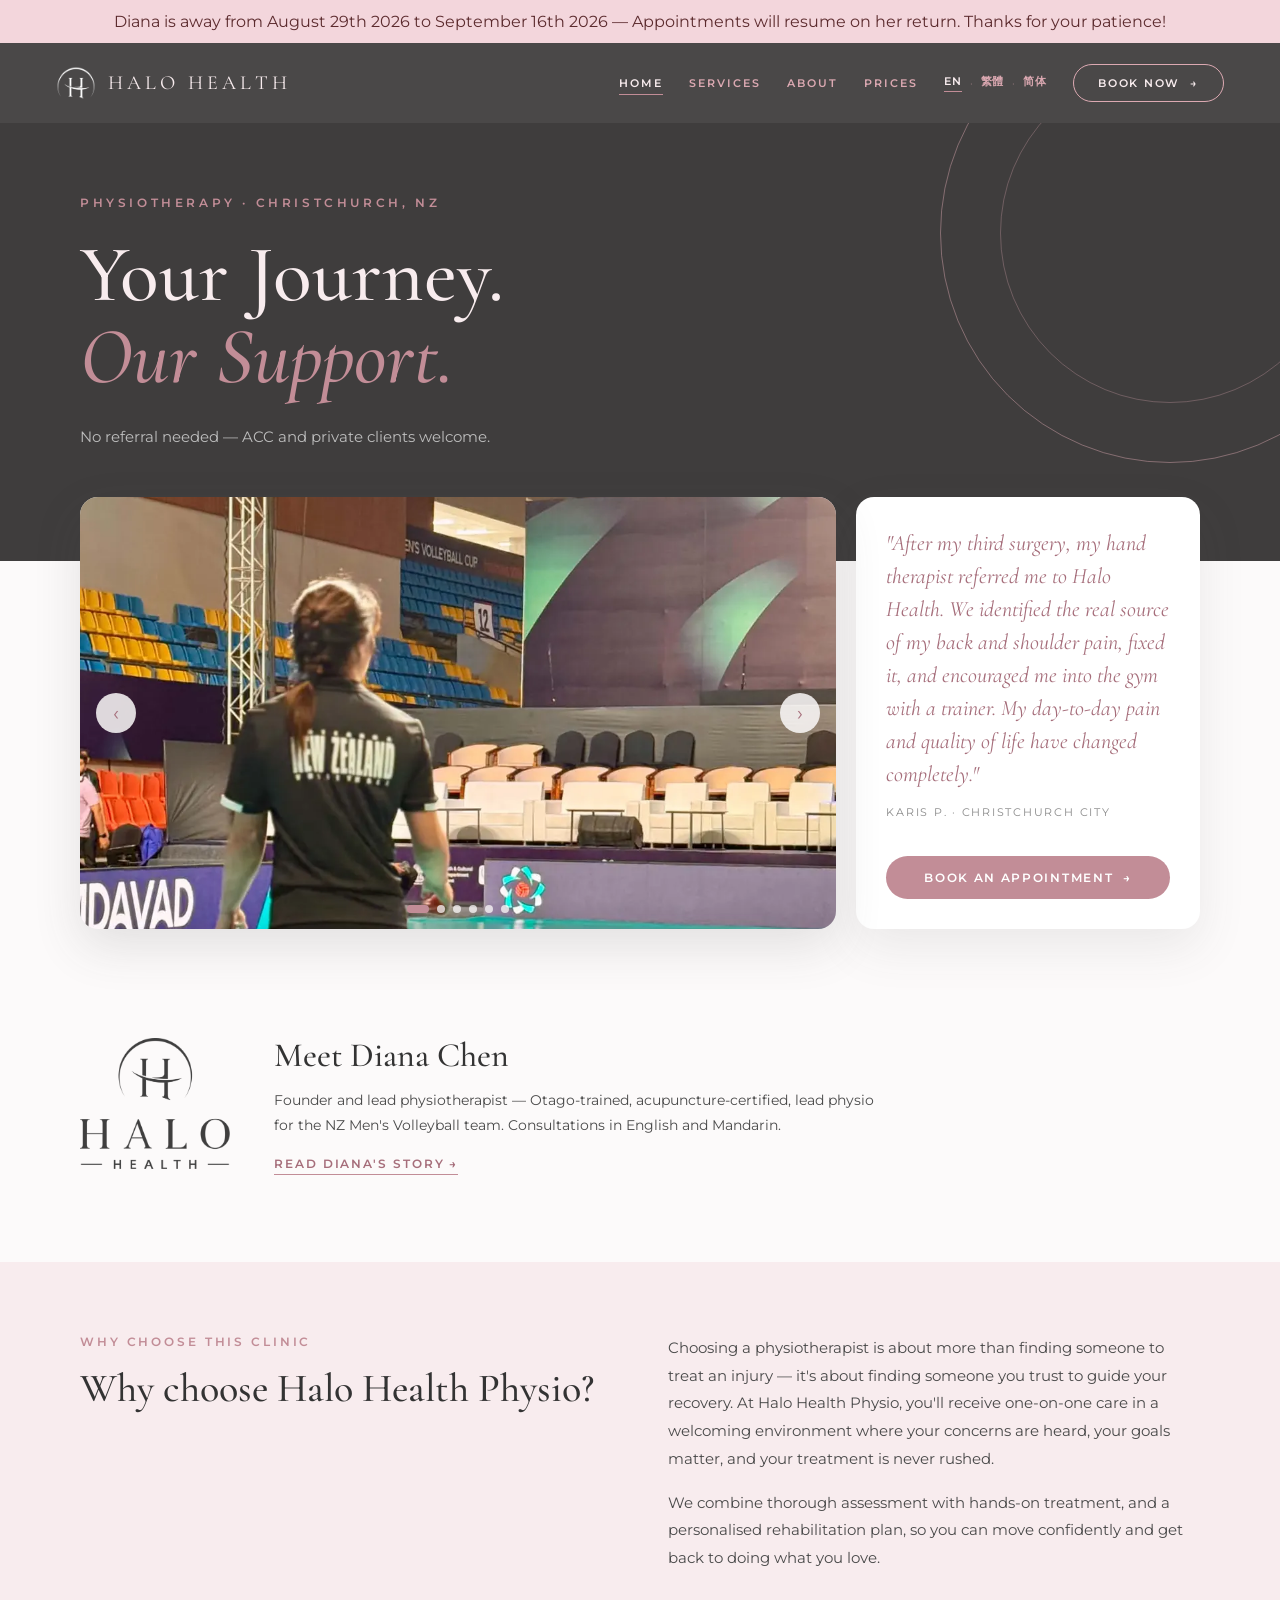
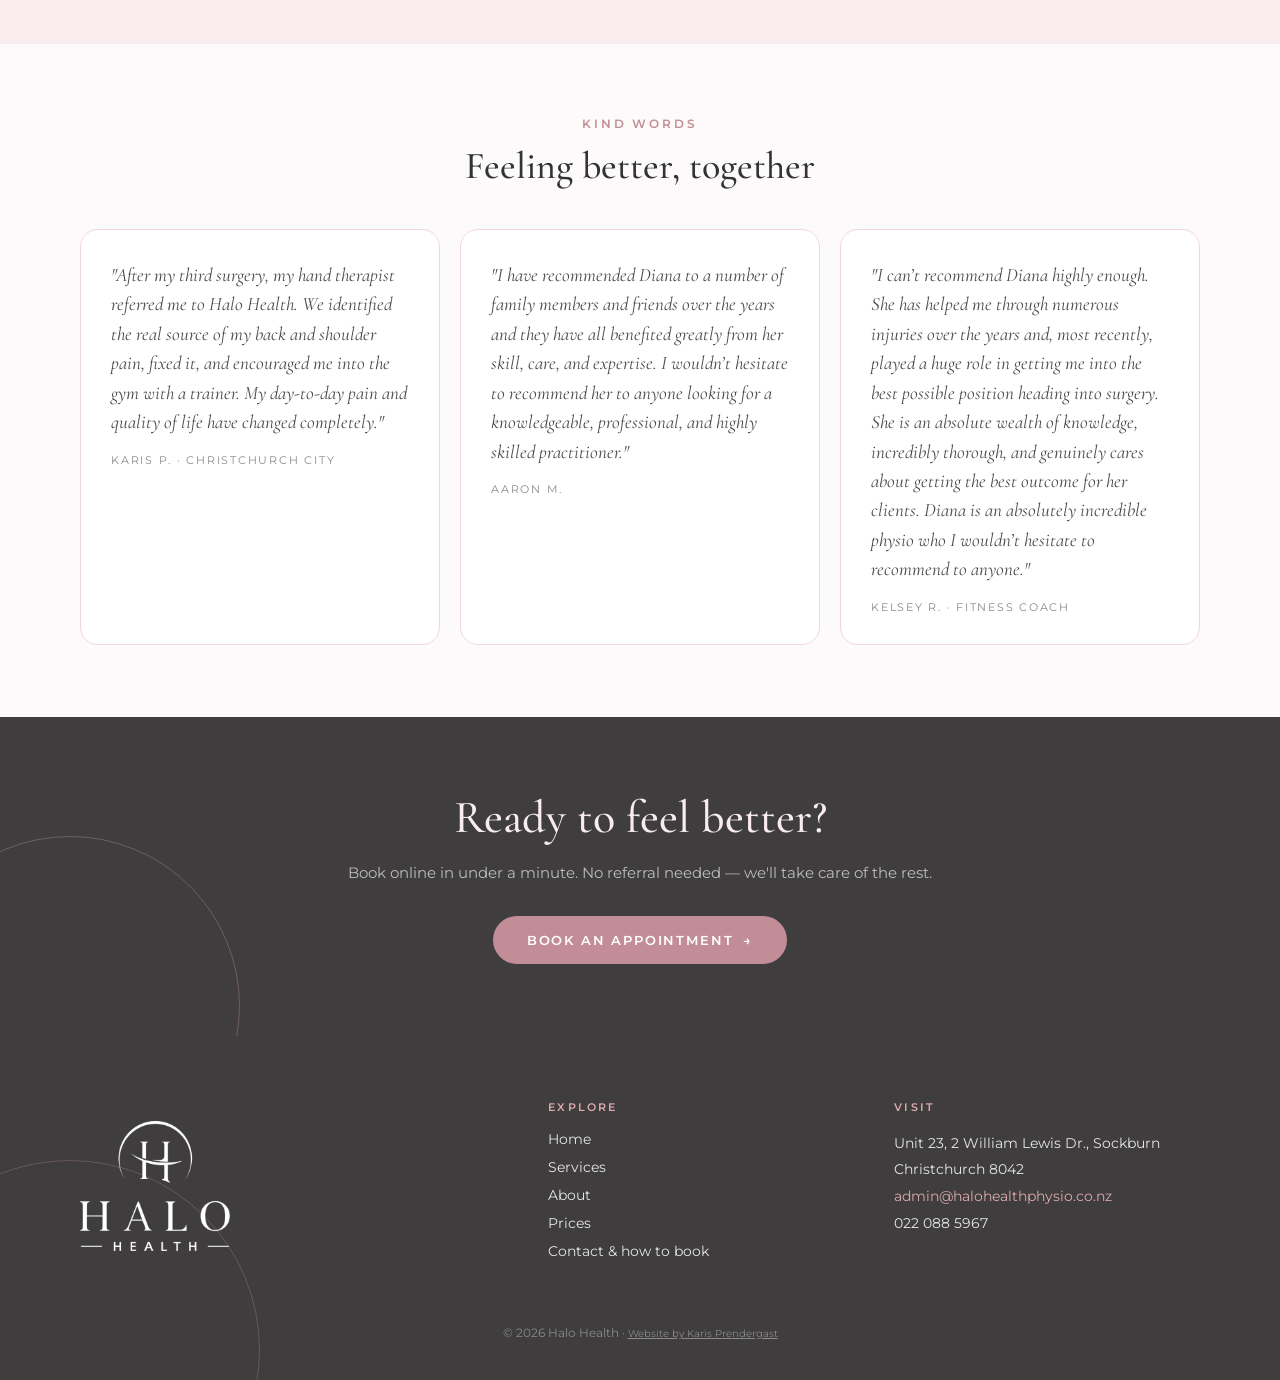
==== commit 8641f1e0: "Amending footer text detailing" ====
--- a/index.html
+++ b/index.html
@@ -290,7 +290,7 @@
           <div style="font-size: 14px; line-height: 1.9;">Unit 23, 2 William Lewis Dr., Sockburn<br>Christchurch 8042<br><a href="mailto:admin@halohealthphysio.co.nz" style="color: #DCA9B2;">admin@halohealthphysio.co.nz</a><br>022 088 5967</div>
         </div>
       </div>
-      <div style="margin-top: 48px; font-size: 12px; color: #8A8A8A; text-align: center;" data-i18n="footCopyright">© 2026 Halo Health · ACC &amp; private clients welcome · No referral required</div>
+      <div style="margin-top: 48px; font-size: 12px; color: #8A8A8A; text-align: center;"><span data-i18n="footCopyright">© 2026 Halo Health</span> &middot; <a href="https://www.linkedin.com/in/karis-prendergast-208a36129/" target="_blank" rel="noopener" style="color: #8A8A8A; font-size: 10px; text-decoration: underline;">Website by Karis Prendergast</a></div>
     </div>
   </footer>
 </div>
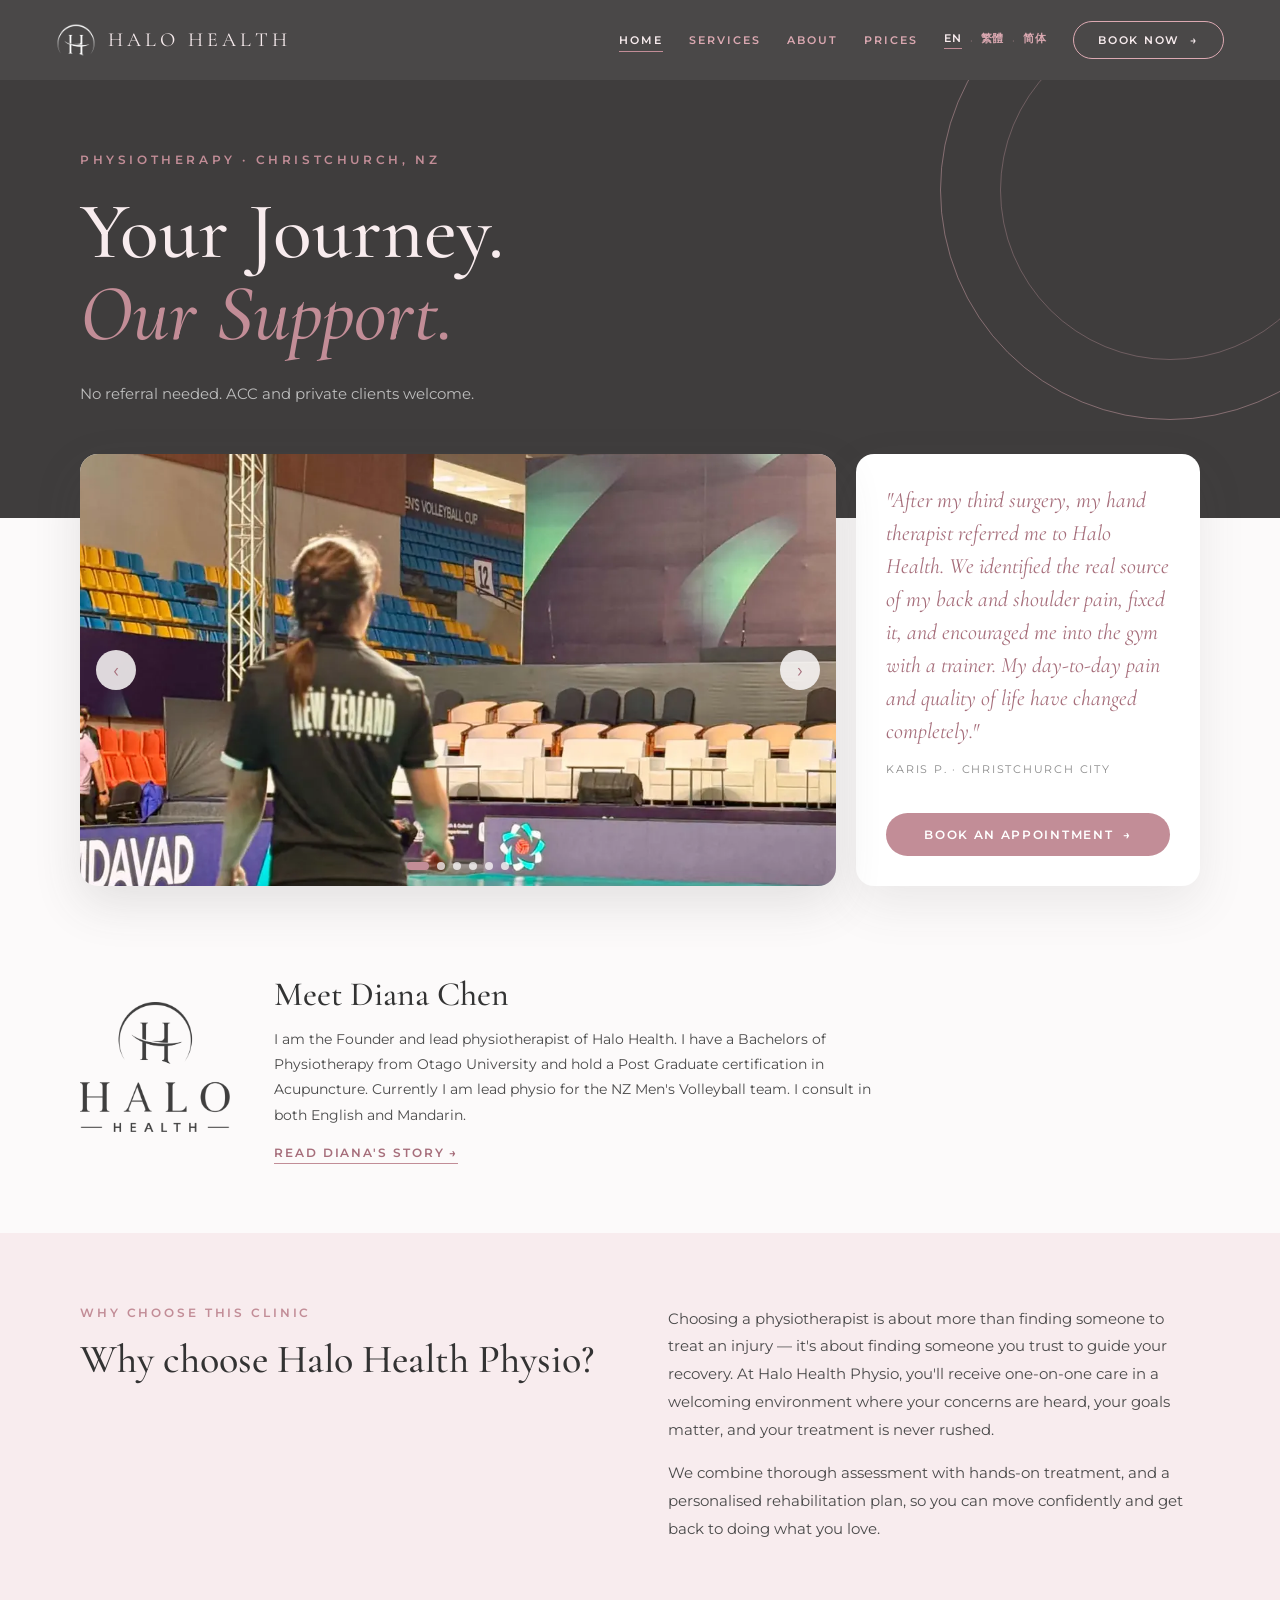
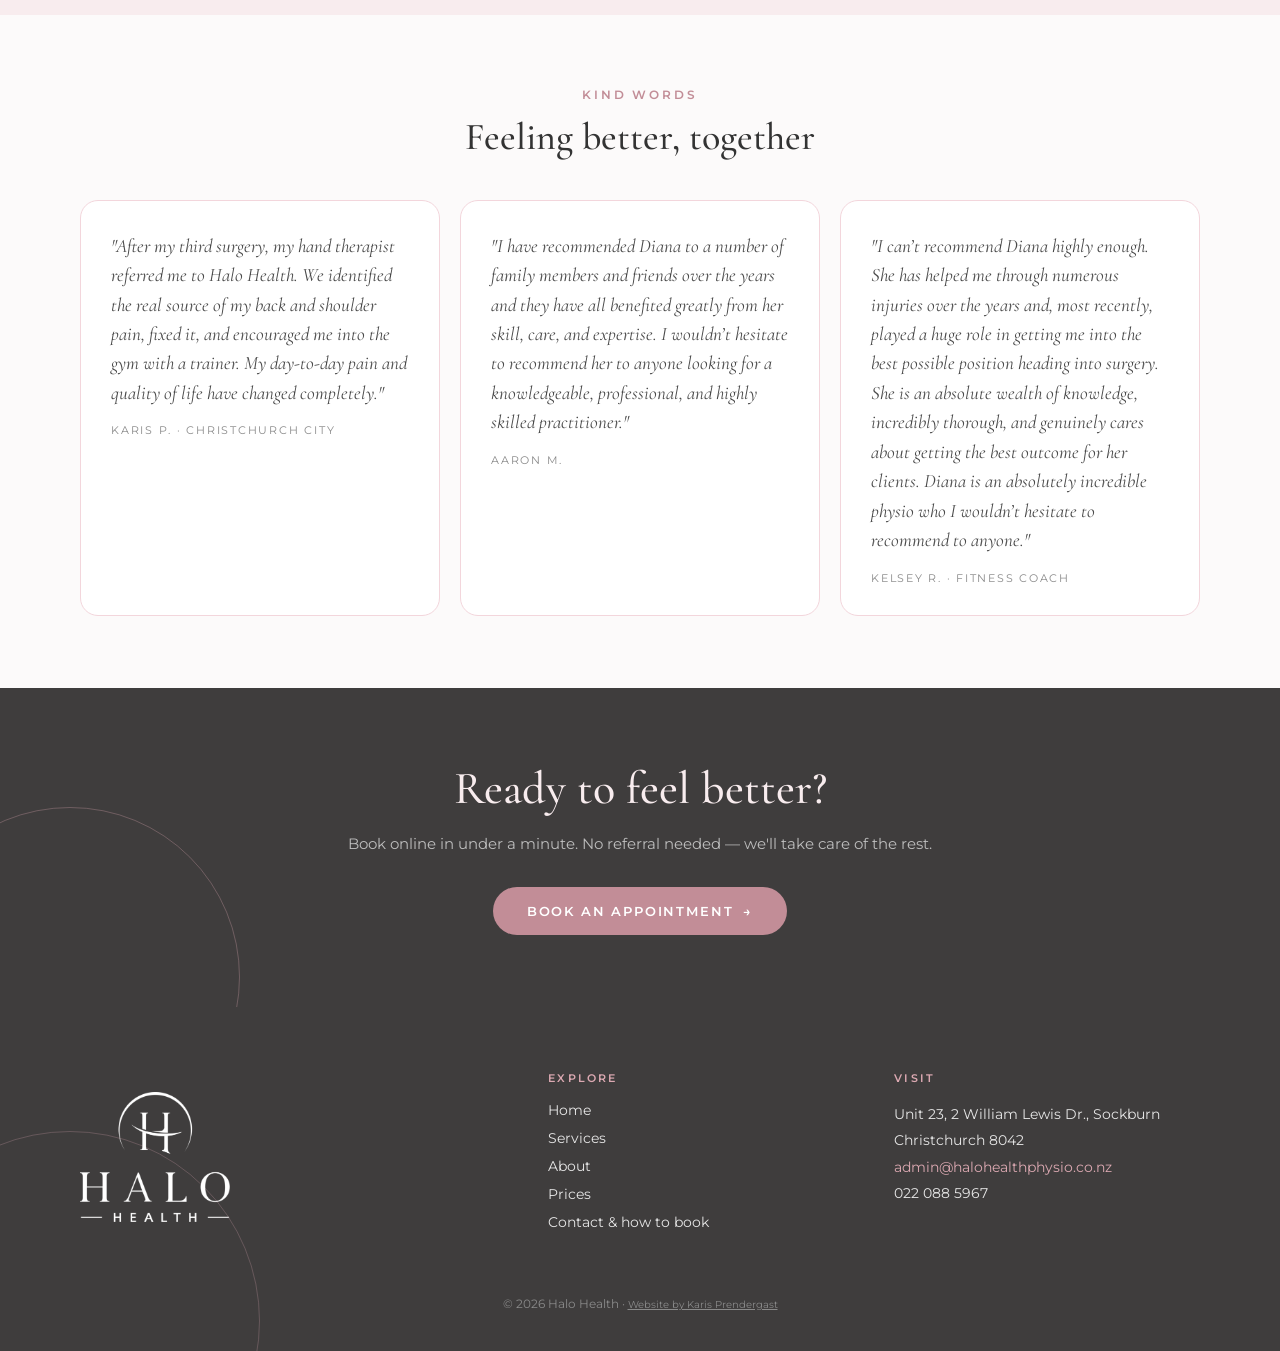
==== commit 263a6e4f: "Update index.html" ====
--- a/index.html
+++ b/index.html
@@ -145,9 +145,6 @@
 }</script>
 </head>
 <body data-page-key="home" data-base="./">
-  <div style="background:#F3D6DC; color:#5c2b2e; text-align:center; padding:12px; font-family:'Montserrat',sans-serif;">
-  Diana is away from August 29th 2026 to September 16th 2026 — Appointments will resume on her return. Thanks for your patience!
-</div>
 <div style="min-height: 100vh; display: flex; flex-direction: column; background: #FCFAFA; font-family: var(--fb); color: #4A4A4A;">
   <header class="site-header" style="position: sticky; top: 0; z-index: 50; display: flex; align-items: center; justify-content: space-between; padding: 20px 56px; background: rgba(63,61,61,0.94); backdrop-filter: blur(12px); -webkit-backdrop-filter: blur(12px);">
     <a class="brand" href="./" aria-label="Halo Health Physio home" style="cursor: pointer; display: flex; align-items: center; gap: 12px; flex-shrink: 0;">
